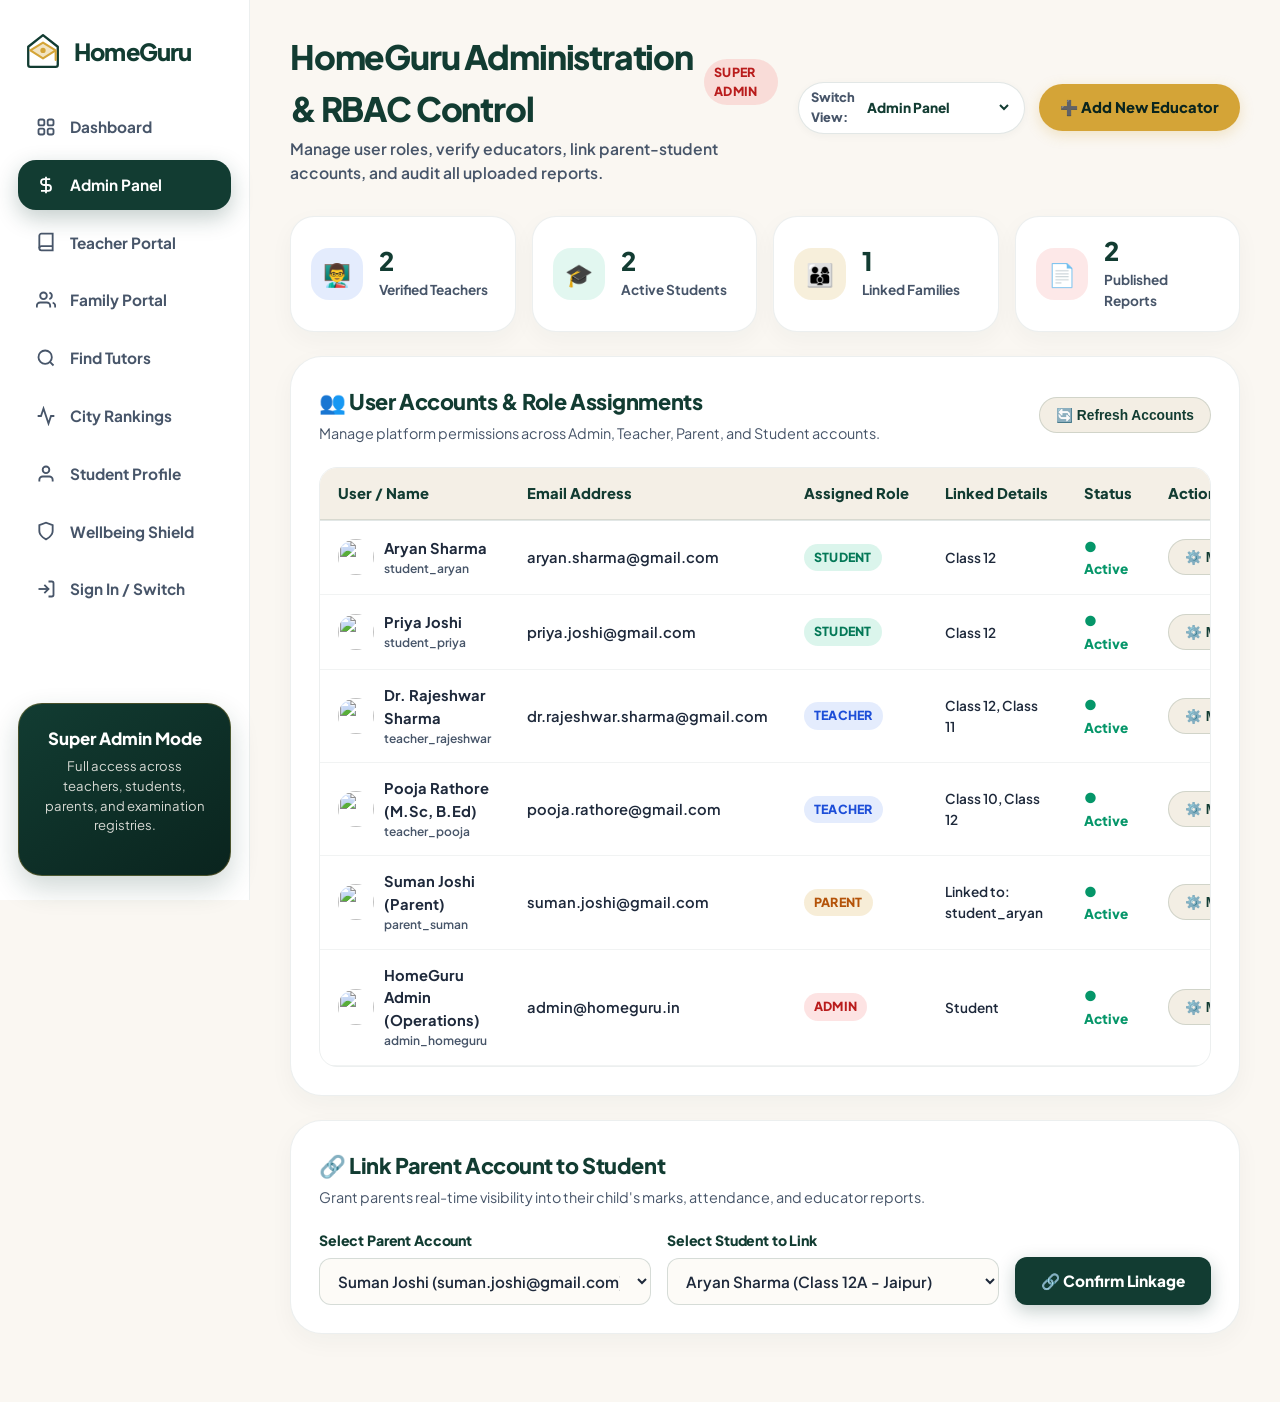
==== admin-panel.html @ ed8df672 "Add Family Communication System, Teacher Portal, Parent Portal, RBAC and Notification Engine" ====
<!DOCTYPE html>
<html lang="en">
<head>
  <meta charset="UTF-8">
  <meta name="viewport" content="width=device-width, initial-scale=1.0">
  <title>Admin Panel &bull; Role-Based Access Control | HomeGuru</title>
  <link rel="stylesheet" href="dashboard.css">
  <link rel="preconnect" href="https://fonts.googleapis.com">
  <link rel="preconnect" href="https://fonts.gstatic.com" crossorigin>
  <link href="https://fonts.googleapis.com/css2?family=Plus+Jakarta+Sans:wght@400;500;600;700;800&family=Inter:wght@400;500;600;700&display=swap" rel="stylesheet">
</head>
<body>

  <div class="app-layout">
    
    <!-- LEFT SIDEBAR -->
    <aside class="app-sidebar">
      <a href="index.html" class="sidebar-logo" aria-label="HomeGuru Dashboard">
        <div class="logo-mark">
          <svg viewBox="0 0 36 36" fill="none" xmlns="http://www.w3.org/2000/svg" class="logo-svg">
            <path d="M18 3L4 14V31C4 32.1 4.9 33 6 33H30C31.1 33 32 32.1 32 31V14L18 3Z" stroke="#123C32" stroke-width="2.2" stroke-linecap="round" stroke-linejoin="round"/>
            <path d="M18 10L6 17.5L18 25L30 17.5L18 10Z" fill="#D4A437" fill-opacity="0.3" stroke="#D4A437" stroke-width="2" stroke-linejoin="round"/>
            <path d="M30 18.5V26.5" stroke="#D4A437" stroke-width="2" stroke-linecap="round"/>
            <circle cx="18" cy="17.5" r="2.5" fill="#D4A437"/>
          </svg>
        </div>
        <span class="logo-brand-text">HomeGuru</span>
      </a>

      <!-- Menu Navigation -->
      <nav class="sidebar-nav">
        <a href="index.html" class="nav-item">
          <svg viewBox="0 0 24 24" fill="none" stroke="currentColor">
            <rect x="3" y="3" width="7" height="7" rx="2"></rect>
            <rect x="14" y="3" width="7" height="7" rx="2"></rect>
            <rect x="14" y="14" width="7" height="7" rx="2"></rect>
            <rect x="3" y="14" width="7" height="7" rx="2"></rect>
          </svg>
          <span>Dashboard</span>
        </a>

        <!-- Admin Panel (Active) -->
        <a href="admin-panel.html" class="nav-item active">
          <svg viewBox="0 0 24 24" fill="none" stroke="currentColor" stroke-width="2.2">
            <path d="M12 2v20M17 5H9.5a3.5 3.5 0 0 0 0 7h5a3.5 3.5 0 0 1 0 7H6"></path>
          </svg>
          <span>Admin Panel</span>
        </a>

        <a href="teacher-portal.html" class="nav-item">
          <svg viewBox="0 0 24 24" fill="none" stroke="currentColor">
            <path d="M4 19.5A2.5 2.5 0 0 1 6.5 17H20"></path>
            <path d="M6.5 2H20v20H6.5A2.5 2.5 0 0 1 4 19.5v-15A2.5 2.5 0 0 1 6.5 2z"></path>
          </svg>
          <span>Teacher Portal</span>
        </a>

        <a href="parent-portal.html" class="nav-item">
          <svg viewBox="0 0 24 24" fill="none" stroke="currentColor">
            <path d="M17 21v-2a4 4 0 0 0-4-4H5a4 4 0 0 0-4 4v2"></path>
            <circle cx="9" cy="7" r="4"></circle>
            <path d="M23 21v-2a4 4 0 0 0-3-3.87"></path>
            <path d="M16 3.13a4 4 0 0 1 0 7.75"></path>
          </svg>
          <span>Family Portal</span>
        </a>

        <a href="search.html" class="nav-item">
          <svg viewBox="0 0 24 24" fill="none" stroke="currentColor">
            <circle cx="11" cy="11" r="8"></circle>
            <line x1="21" y1="21" x2="16.65" y2="16.65"></line>
          </svg>
          <span>Find Tutors</span>
        </a>

        <a href="rankings.html" class="nav-item">
          <svg viewBox="0 0 24 24" fill="none" stroke="currentColor">
            <polyline points="22 12 18 12 15 21 9 3 6 12 2 12"></polyline>
          </svg>
          <span>City Rankings</span>
        </a>

        <a href="profile.html" class="nav-item">
          <svg viewBox="0 0 24 24" fill="none" stroke="currentColor">
            <path d="M20 21v-2a4 4 0 0 0-4-4H8a4 4 0 0 0-4 4v2"></path>
            <circle cx="12" cy="7" r="4"></circle>
          </svg>
          <span>Student Profile</span>
        </a>

        <a href="wellbeing.html" class="nav-item">
          <svg viewBox="0 0 24 24" fill="none" stroke="currentColor">
            <path d="M12 22s8-4 8-10V5l-8-3-8 3v7c0 6 8 10 8 10z"></path>
          </svg>
          <span>Wellbeing Shield</span>
        </a>

        <a href="login.html" class="nav-item">
          <svg viewBox="0 0 24 24" fill="none" stroke="currentColor">
            <path d="M15 3h4a2 2 0 0 1 2 2v14a2 2 0 0 1-2 2h-4"></path>
            <polyline points="10 17 15 12 10 7"></polyline>
            <line x1="15" y1="12" x2="3" y2="12"></line>
          </svg>
          <span>Sign In / Switch</span>
        </a>
      </nav>

      <!-- Sidebar Promo Card -->
      <div class="sidebar-promo-card">
        <h4 class="promo-title">Super Admin Mode</h4>
        <p class="promo-sub">Full access across teachers, students, parents, and examination registries.</p>
      </div>
    </aside>

    <!-- MAIN WORKSPACE -->
    <main class="app-main">
      
      <!-- Top Header -->
      <header class="app-header">
        <div class="header-greeting">
          <h1 style="display:flex; align-items:center; gap:10px;">
            <span>HomeGuru Administration &amp; RBAC Control</span>
            <span class="badge-role-pill badge-role-admin">Super Admin</span>
          </h1>
          <p>Manage user roles, verify educators, link parent-student accounts, and audit all uploaded reports.</p>
        </div>

        <div class="header-actions">
          <!-- Role Switcher -->
          <div class="role-switcher-wrap">
            <span style="font-size:0.8rem; font-weight:800; color:var(--text-muted);">Switch View:</span>
            <select class="role-switcher-select" onchange="window.location.href=this.value">
              <option value="admin-panel.html" selected>Admin Panel</option>
              <option value="teacher-portal.html">Teacher Portal</option>
              <option value="parent-portal.html">Family Portal</option>
              <option value="index.html">Student Dashboard</option>
            </select>
          </div>

          <a href="teacher-setup.html" class="header-tutor-btn">
            <span>➕ Add New Educator</span>
          </a>
        </div>
      </header>

      <!-- Overview Stats -->
      <section class="portal-stats-grid">
        <div class="portal-stat-card">
          <div class="portal-stat-icon-wrap" style="background:rgba(37,99,235,0.12); color:#2563EB;">👨‍🏫</div>
          <div class="portal-stat-info">
            <h3 id="admCountTeachers">2</h3>
            <p>Verified Teachers</p>
          </div>
        </div>
        <div class="portal-stat-card">
          <div class="portal-stat-icon-wrap" style="background:rgba(16,185,129,0.12); color:#059669;">🎓</div>
          <div class="portal-stat-info">
            <h3 id="admCountStudents">2</h3>
            <p>Active Students</p>
          </div>
        </div>
        <div class="portal-stat-card">
          <div class="portal-stat-icon-wrap" style="background:rgba(212,164,55,0.18); color:#B45309;">👨‍👩‍👦</div>
          <div class="portal-stat-info">
            <h3 id="admCountParents">1</h3>
            <p>Linked Families</p>
          </div>
        </div>
        <div class="portal-stat-card">
          <div class="portal-stat-icon-wrap" style="background:rgba(239,68,68,0.12); color:#DC2626;">📄</div>
          <div class="portal-stat-info">
            <h3 id="admCountReports">2</h3>
            <p>Published Reports</p>
          </div>
        </div>
      </section>

      <!-- User & Role Management Table -->
      <section class="portal-panel-card">
        <div class="portal-panel-header">
          <div>
            <h2 class="portal-panel-title">👥 User Accounts &amp; Role Assignments</h2>
            <p class="portal-panel-subtitle">Manage platform permissions across Admin, Teacher, Parent, and Student accounts.</p>
          </div>
          <button class="btn-download-pill" onclick="loadAdminUsers()">🔄 Refresh Accounts</button>
        </div>

        <div class="portal-table-wrap">
          <table class="portal-table">
            <thead>
              <tr>
                <th>User / Name</th>
                <th>Email Address</th>
                <th>Assigned Role</th>
                <th>Linked Details</th>
                <th>Status</th>
                <th>Action</th>
              </tr>
            </thead>
            <tbody id="adminUsersTableBody">
              <!-- Dynamically populated -->
            </tbody>
          </table>
        </div>
      </section>

      <!-- Parent-Student Account Linker Tool -->
      <section class="portal-panel-card">
        <div class="portal-panel-header">
          <div>
            <h2 class="portal-panel-title">🔗 Link Parent Account to Student</h2>
            <p class="portal-panel-subtitle">Grant parents real-time visibility into their child's marks, attendance, and educator reports.</p>
          </div>
        </div>

        <form id="linkParentForm" onsubmit="handleLinkParentSubmit(event)" style="display:flex; gap:16px; flex-wrap:wrap; align-items:flex-end;">
          <div class="form-group-custom" style="flex:1; min-width:220px;">
            <label class="form-label-custom">Select Parent Account</label>
            <select class="form-select-custom" id="linkParentSelect" required>
              <option value="parent_suman">Suman Joshi (suman.joshi@gmail.com)</option>
            </select>
          </div>

          <div class="form-group-custom" style="flex:1; min-width:220px;">
            <label class="form-label-custom">Select Student to Link</label>
            <select class="form-select-custom" id="linkStudentSelect" required>
              <option value="student_aryan">Aryan Sharma (Class 12A - Jaipur)</option>
              <option value="student_priya">Priya Joshi (Class 12B - Jaipur)</option>
            </select>
          </div>

          <button type="submit" class="btn-portal-primary" style="height:48px;">
            <span>🔗 Confirm Linkage</span>
          </button>
        </form>
      </section>

    </main>
  </div>

  <!-- FIREBASE & LOGIC SCRIPTS -->
  <script src="https://www.gstatic.com/firebasejs/10.7.1/firebase-app-compat.js"></script>
  <script src="https://www.gstatic.com/firebasejs/10.7.1/firebase-auth-compat.js"></script>
  <script src="https://www.gstatic.com/firebasejs/10.7.1/firebase-firestore-compat.js"></script>
  <script src="https://www.gstatic.com/firebasejs/10.7.1/firebase-storage-compat.js"></script>
  <script src="firebase-config.js"></script>
  <script src="shared-data.js"></script>

  <script>
    function loadAdminUsers() {
      const tbody = document.getElementById('adminUsersTableBody');
      const users = window.HomeGuruFirebase.getLocalUsers();

      let tCount = 0, sCount = 0, pCount = 0;
      users.forEach(u => {
        if (u.role === 'teacher') tCount++;
        else if (u.role === 'student') sCount++;
        else if (u.role === 'parent') pCount++;
      });

      document.getElementById('admCountTeachers').innerText = tCount;
      document.getElementById('admCountStudents').innerText = sCount;
      document.getElementById('admCountParents').innerText = pCount;

      tbody.innerHTML = users.map(u => `
        <tr>
          <td>
            <div style="display:flex; align-items:center; gap:10px;">
              <img src="${u.avatarUrl || u.avatar || 'https://images.unsplash.com/photo-1534528741775-53994a69daeb?auto=format&fit=crop&w=120&q=80'}" style="width:36px; height:36px; border-radius:50%; object-fit:cover;">
              <div>
                <strong>${u.displayName || u.name}</strong>
                <div style="font-size:0.75rem; color:var(--text-muted);">${u.uid}</div>
              </div>
            </div>
          </td>
          <td>${u.email}</td>
          <td>
            <span class="badge-role-pill badge-role-${u.role}">${u.role.toUpperCase()}</span>
          </td>
          <td style="font-size:0.85rem; color:var(--text-body);">
            ${u.role === 'teacher' ? (u.assignedClasses || ['Class 12']).join(', ') : 
              u.role === 'parent' ? 'Linked to: ' + (u.linkedStudentIds || []).join(', ') : 
              u.grade || 'Student'}
          </td>
          <td>
            <span style="color:#059669; font-weight:800; font-size:0.85rem;">● Active</span>
          </td>
          <td>
            <button class="btn-download-pill" onclick="changeRolePrompt('${u.uid}', '${u.role}')">
              ⚙️ Modify Role
            </button>
          </td>
        </tr>
      `).join('');
    }

    function changeRolePrompt(uid, currentRole) {
      const newRole = prompt(`Modify role for ${uid}:\nEnter: admin, teacher, parent, or student:`, currentRole);
      if (newRole && ['admin', 'teacher', 'parent', 'student'].includes(newRole.toLowerCase().trim())) {
        const users = window.HomeGuruFirebase.getLocalUsers();
        const updated = users.map(u => u.uid === uid ? { ...u, role: newRole.toLowerCase().trim() } : u);
        window.HomeGuruFirebase.saveLocalUsers(updated);
        alert(`✅ User ${uid} updated to role: ${newRole}`);
        loadAdminUsers();
      }
    }

    function handleLinkParentSubmit(e) {
      e.preventDefault();
      const parentUid = document.getElementById('linkParentSelect').value;
      const studentUid = document.getElementById('linkStudentSelect').value;

      const users = window.HomeGuruFirebase.getLocalUsers();
      const updated = users.map(u => {
        if (u.uid === parentUid) {
          const links = u.linkedStudentIds || [];
          if (!links.includes(studentUid)) links.push(studentUid);
          return { ...u, linkedStudentIds: links };
        }
        return u;
      });

      window.HomeGuruFirebase.saveLocalUsers(updated);
      alert(`🎉 Parent successfully linked to student (${studentUid})!`);
      loadAdminUsers();
    }

    document.addEventListener('DOMContentLoaded', () => {
      loadAdminUsers();
    });
  </script>
</body>
</html>
---- dashboard.css ----
/* ==========================================================================
   HomeGuru - Ultra-Clean Modern Minimalist Dashboard (Reference Layout & Fonts)
   Combining:
   - Iconic HomeGuru Brand: House + Graduation Cap Mark & Warm Luxury Palette
   - Brand Colors: Deep Forest Green (#123C32), Warm Ivory Cream (#FAF7F2), Golden Amber (#D4A437)
   - Layout & Spaces: Modern Bento Grid Dashboard, Crisp Left Sidebar, Rounded Cards
   - Fonts: 'Plus Jakarta Sans', 'Inter' (Clean Geometric Sans-Serif)
   ========================================================================== */

@import url('https://fonts.googleapis.com/css2?family=Plus+Jakarta+Sans:wght@400;500;600;700;800&family=Inter:wght@400;500;600;700&display=swap');

:root {
  /* HomeGuru Authentic Color Palette */
  --green-primary: #123C32;
  --green-dark: #0A241E;
  --green-deep: #071915;
  --green-light: #1A5446;
  --green-soft: #236F5D;
  --green-tint: rgba(18, 60, 50, 0.05);
  --green-tint-hover: rgba(18, 60, 50, 0.09);
  --green-border: rgba(18, 60, 50, 0.12);

  --bg-app: #FAF7F2;          /* Warm Ivory / Cream canvas, exactly as on original site */
  --bg-card: #FFFFFF;         /* Crisp White Bento Cards */
  --bg-banner: #F3EEE4;       /* Soft Warm Cream Tint for Secondary Banners */
  --bg-banner-border: rgba(18, 60, 50, 0.08);
  
  --dark-primary: #123C32;
  --dark-card: #123C32;
  --dark-card-lighter: #1A5446;
  --dark-hover: #0A241E;
  
  --text-dark: #123C32;       /* Deep Forest Charcoal */
  --text-body: #1E293B;       /* High-contrast crisp readable charcoal (was #42524A) */
  --text-muted: #475569;      /* Clear high-contrast slate (was #76887F) */
  --text-light: #FAF7F2;
  
  --primary-pill: #123C32;    /* Deep Forest Green Active Pill */
  --primary-pill-text: #FFFFFF;
  
  --gold: #D4A437;            /* HomeGuru Golden Amber */
  --gold-hover: #B88B28;
  --gold-light: #F7EECD;
  --gold-soft: rgba(212, 164, 55, 0.15);
  --gold-border: rgba(212, 164, 55, 0.35);

  --accent-gold: #D4A437;
  --accent-blue: #2563EB;
  --accent-emerald: #10B981;
  --accent-rose: #EF4444;
  
  --border-light: rgba(18, 60, 50, 0.08);
  --border-card: rgba(18, 60, 50, 0.08);
  --shadow-subtle: 0 4px 18px rgba(18, 60, 50, 0.03);
  --shadow-card: 0 8px 24px rgba(18, 60, 50, 0.04);
  --shadow-elevated: 0 16px 40px rgba(18, 60, 50, 0.08);
  
  --radius-sm: 12px;
  --radius-md: 18px;
  --radius-lg: 24px;
  --radius-xl: 32px;
  --radius-full: 9999px;
  
  --font-main: 'Plus Jakarta Sans', 'Inter', -apple-system, BlinkMacSystemFont, "Segoe UI", sans-serif;
}

*, *::before, *::after {
  box-sizing: border-box;
  margin: 0;
  padding: 0;
}

body {
  font-family: var(--font-main);
  background-color: var(--bg-app);
  color: var(--text-dark);
  line-height: 1.55;
  -webkit-font-smoothing: antialiased;
  min-height: 100vh;
}

/* ==========================================================================
   APP SHELL / LAYOUT (SIDEBAR + MAIN WORKSPACE)
   ========================================================================== */

.app-layout {
  display: flex;
  min-height: 100vh;
  width: 100%;
}

/* 1. LEFT SIDEBAR */
.app-sidebar {
  width: 250px;
  background-color: #FFFFFF;
  border-right: 1px solid var(--border-light);
  display: flex;
  flex-direction: column;
  padding: 32px 18px 24px 18px;
  position: sticky;
  top: 0;
  height: 100vh;
  z-index: 100;
  flex-shrink: 0;
}

/* Original HomeGuru Logo: House + Graduation Cap stylized mark */
.sidebar-logo {
  display: flex;
  align-items: center;
  gap: 12px;
  margin-bottom: 32px;
  padding-left: 6px;
  text-decoration: none;
  color: var(--green-primary);
}

.logo-mark {
  width: 38px;
  height: 38px;
  display: flex;
  align-items: center;
  justify-content: center;
  flex-shrink: 0;
}

.logo-mark svg,
.logo-svg {
  width: 100%;
  height: 100%;
  display: block;
}

.logo-brand-text {
  font-size: 1.48rem;
  font-weight: 800;
  letter-spacing: -0.035em;
  color: var(--green-primary);
}

/* Sidebar Nav Menu */
.sidebar-nav {
  display: flex;
  flex-direction: column;
  gap: 8px;
  flex: 1;
}

.nav-item {
  display: flex;
  align-items: center;
  gap: 14px;
  padding: 13px 18px;
  text-decoration: none;
  font-size: 0.96rem;
  font-weight: 700;
  color: #475569;
  border-radius: var(--radius-md);
  transition: all 180ms ease;
}

.nav-item svg {
  width: 20px;
  height: 20px;
  stroke-width: 2.2;
  transition: transform 180ms ease;
}

.nav-item:hover {
  color: var(--text-dark);
  background-color: rgba(18, 60, 50, 0.06);
}

.nav-item:hover svg {
  transform: scale(1.1);
}

/* Active Pill Style (Forest Green Pill with soft shadow) */
.nav-item.active {
  background-color: var(--primary-pill);
  color: #FFFFFF;
  box-shadow: 0 8px 22px rgba(18, 60, 50, 0.25);
}

.nav-item.active svg {
  stroke: #FFFFFF;
}

/* Sidebar Bottom Promo Card */
.sidebar-promo-card {
  background: linear-gradient(145deg, #123C32 0%, #0A241E 100%);
  border-radius: var(--radius-lg);
  padding: 24px 18px;
  color: #FFFFFF;
  text-align: center;
  position: relative;
  overflow: hidden;
  box-shadow: 0 12px 28px rgba(18, 60, 50, 0.2);
  margin-top: auto;
  border: 1px solid rgba(212, 164, 55, 0.3);
}

.promo-illustration {
  width: 52px;
  height: 52px;
  margin: 0 auto 12px auto;
  border-radius: 16px;
  background: rgba(212, 164, 55, 0.18);
  display: flex;
  align-items: center;
  justify-content: center;
  color: var(--gold);
}

.promo-title {
  font-size: 1.05rem;
  font-weight: 800;
  line-height: 1.3;
  margin-bottom: 6px;
  color: #FFFFFF;
}

.promo-sub {
  font-size: 0.82rem;
  color: rgba(250, 247, 242, 0.85);
  margin-bottom: 16px;
  line-height: 1.5;
}

.promo-btn {
  display: block;
  width: 100%;
  padding: 11px 16px;
  background: var(--gold);
  color: #0A241E;
  border-radius: var(--radius-sm);
  font-size: 0.9rem;
  font-weight: 800;
  text-decoration: none;
  transition: all 180ms ease;
  box-shadow: 0 4px 14px rgba(212, 164, 55, 0.28);
  border: none;
}

.promo-btn:hover {
  background: #E2B245;
  transform: translateY(-1px);
}

/* ==========================================================================
   2. MAIN WORKSPACE AREA & HEADER
   ========================================================================== */

.app-main {
  flex: 1;
  display: flex;
  flex-direction: column;
  padding: 30px 40px 44px 40px;
  overflow-y: auto;
  min-width: 0;
}

/* Top Header Bar */
.app-header {
  display: flex;
  align-items: center;
  justify-content: space-between;
  margin-bottom: 30px;
  gap: 20px;
}

.header-greeting h1 {
  font-size: 2.1rem;
  font-weight: 800;
  letter-spacing: -0.035em;
  color: var(--text-dark);
}

.header-greeting p {
  font-size: 0.98rem;
  color: var(--text-muted);
  font-weight: 600;
  margin-top: 3px;
}

.header-actions {
  display: flex;
  align-items: center;
  gap: 14px;
}

/* Search Pill Input (Matching Reference Screenshot) */
.search-pill-wrapper {
  position: relative;
  width: 290px;
}

.search-pill-icon {
  position: absolute;
  left: 18px;
  top: 50%;
  transform: translateY(-50%);
  color: #64748B;
  pointer-events: none;
}

.search-pill-input {
  width: 100%;
  padding: 12px 20px 12px 48px;
  background-color: #FFFFFF;
  border: 1.5px solid var(--border-light);
  border-radius: var(--radius-full);
  font-family: inherit;
  font-size: 0.92rem;
  font-weight: 600;
  color: var(--text-dark);
  box-shadow: 0 2px 10px rgba(0, 0, 0, 0.03);
  outline: none;
  transition: all 180ms ease;
}

.search-pill-input:focus {
  border-color: var(--green-primary);
  box-shadow: 0 4px 18px rgba(18, 60, 50, 0.12);
  width: 320px;
}

/* Notification & Pill Buttons */
.icon-pill-btn {
  width: 46px;
  height: 46px;
  border-radius: var(--radius-md);
  background-color: #FFFFFF;
  border: 1px solid var(--border-light);
  display: flex;
  align-items: center;
  justify-content: center;
  color: var(--text-dark);
  cursor: pointer;
  box-shadow: 0 2px 8px rgba(0, 0, 0, 0.02);
  transition: all 180ms ease;
  position: relative;
}

.icon-pill-btn:hover {
  background-color: #F8F9FD;
  transform: translateY(-1px);
}

.badge-dot {
  position: absolute;
  top: 10px;
  right: 10px;
  width: 7px;
  height: 7px;
  background-color: #EF4444;
  border-radius: 50%;
  border: 1.5px solid #FFFFFF;
}

/* User Avatar Pill */
.user-avatar-pill {
  width: 46px;
  height: 46px;
  border-radius: 50%;
  object-fit: cover;
  border: 2px solid #FFFFFF;
  box-shadow: 0 4px 14px rgba(0, 0, 0, 0.08);
  cursor: pointer;
  transition: transform 180ms ease, box-shadow 180ms ease;
}

.user-avatar-pill:hover {
  transform: scale(1.05);
  box-shadow: 0 6px 18px rgba(18, 60, 50, 0.2);
}

.header-auth-btn {
  display: inline-flex;
  align-items: center;
  gap: 8px;
  padding: 10px 18px;
  background: rgba(18, 60, 50, 0.06);
  color: var(--green-primary);
  border-radius: var(--radius-full);
  border: 1.5px solid rgba(18, 60, 50, 0.14);
  font-size: 0.9rem;
  font-weight: 700;
  text-decoration: none;
  transition: all 180ms ease;
  cursor: pointer;
}

.header-auth-btn:hover {
  background: var(--green-primary);
  color: #FFFFFF;
  border-color: var(--green-primary);
  transform: translateY(-1px);
  box-shadow: 0 4px 14px rgba(18, 60, 50, 0.18);
}

/* Setup Tutor ID Top-Right Corner Button */
.header-tutor-btn {
  display: inline-flex;
  align-items: center;
  gap: 8px;
  padding: 11px 20px;
  background: var(--gold);
  color: #0A241E;
  border-radius: var(--radius-full);
  font-size: 0.92rem;
  font-weight: 800;
  text-decoration: none;
  border: 1px solid rgba(212, 164, 55, 0.4);
  box-shadow: 0 4px 14px rgba(212, 164, 55, 0.25);
  transition: all 180ms ease;
  white-space: nowrap;
}

.header-tutor-btn:hover {
  background: #E2B245;
  color: #000000;
  transform: translateY(-2px);
  box-shadow: 0 8px 22px rgba(212, 164, 55, 0.38);
}

/* ==========================================================================
   3. BENTO GRID LAYOUT (Exact 3-Section Proportions from Reference)
   ========================================================================== */

.bento-grid {
  display: grid;
  grid-template-columns: 1fr 350px;
  gap: 26px;
}

.bento-left-column {
  display: flex;
  flex-direction: column;
  gap: 26px;
}

.bento-right-column {
  display: flex;
  flex-direction: column;
  gap: 26px;
}

/* Interactive SVG Animations & Visual Styles */
@keyframes drawPath {
  0% { stroke-dashoffset: 600; }
  100% { stroke-dashoffset: 0; }
}

@keyframes spinDonut {
  from { stroke-dashoffset: 238; }
}

@keyframes fillRadialRing {
  from { stroke-dashoffset: 106.8; }
}

@keyframes floatBob {
  0%, 100% { transform: translateY(0px) rotate(0deg); }
  50% { transform: translateY(-7px) rotate(1.5deg); }
}

@keyframes starTwinkle {
  0%, 100% { transform: scale(1); opacity: 0.85; }
  50% { transform: scale(1.25); opacity: 1; filter: drop-shadow(0 0 8px rgba(212, 164, 55, 0.8)); }
}

@keyframes waveHand {
  0% { transform: rotate(0deg); }
  20% { transform: rotate(14deg); }
  40% { transform: rotate(-8deg); }
  60% { transform: rotate(14deg); }
  80% { transform: rotate(-4deg); }
  100% { transform: rotate(0deg); }
}

@keyframes liveRadarPulse {
  0% { box-shadow: 0 0 0 0 rgba(16, 185, 129, 0.7); }
  70% { box-shadow: 0 0 0 8px rgba(16, 185, 129, 0); }
  100% { box-shadow: 0 0 0 0 rgba(16, 185, 129, 0); }
}

.animated-wave-hand {
  display: inline-block;
  transform-origin: 70% 70%;
  animation: waveHand 2.4s infinite ease-in-out;
}

.radar-live-dot {
  width: 8px;
  height: 8px;
  background-color: #10B981;
  border-radius: 50%;
  display: inline-block;
  animation: liveRadarPulse 1.8s infinite;
  margin-right: 6px;
}

/* SVG Radial Rings for Top Tutors */
.radial-ring-svg {
  width: 44px;
  height: 44px;
  transform: rotate(-90deg);
  overflow: visible;
  flex-shrink: 0;
  transition: transform 220ms ease;
}

.radial-ring-bg {
  stroke: #E8E3D7;
  stroke-width: 3.8;
  fill: none;
}

.radial-ring-fill {
  stroke: url(#radialGradGold);
  stroke-width: 4;
  stroke-linecap: round;
  fill: none;
  stroke-dasharray: 106.8;
  stroke-dashoffset: 106.8;
  animation: fillRadialRing 1.4s cubic-bezier(0.16, 1, 0.3, 1) forwards;
  transition: stroke-dashoffset 600ms ease;
}

.radial-ring-text {
  font-size: 0.74rem;
  font-weight: 800;
  fill: var(--green-primary);
  transform: rotate(90deg);
  transform-origin: 22px 22px;
}

.activity-item {
  transition: transform 200ms ease, background 200ms ease;
  padding: 8px 10px;
  border-radius: 12px;
}

.activity-item:hover {
  background: rgba(18, 60, 50, 0.03);
  transform: translateX(4px);
}

.activity-item:hover .radial-ring-svg {
  transform: rotate(-90deg) scale(1.12);
  filter: drop-shadow(0 4px 10px rgba(212, 164, 55, 0.35));
}

/* Hero SVG Illustration */
.hero-svg-illustration {
  width: 175px;
  height: 145px;
  overflow: visible;
  filter: drop-shadow(0 14px 28px rgba(18, 60, 50, 0.12));
  transition: transform 300ms ease;
}

.bento-hero-banner:hover .hero-svg-illustration {
  transform: scale(1.06) translateY(-4px);
}

.floating-cap-svg {
  animation: floatBob 3.5s ease-in-out infinite;
  transform-origin: center;
}

.floating-star-svg {
  animation: starTwinkle 2.5s ease-in-out infinite;
  transform-origin: center;
}

.chart-curve-animated {
  stroke-dasharray: 600;
  stroke-dashoffset: 600;
  animation: drawPath 1.6s cubic-bezier(0.16, 1, 0.3, 1) forwards;
}

.chart-point {
  cursor: pointer;
  transition: all 200ms ease;
}

.chart-point:hover {
  r: 7;
  filter: drop-shadow(0 0 6px rgba(18, 60, 50, 0.5));
}

.chart-month-btn {
  padding: 3px 8px;
  border-radius: 6px;
  cursor: pointer;
  transition: all 180ms ease;
  font-weight: 600;
  color: var(--text-muted);
}

.chart-month-btn:hover {
  background: rgba(18, 60, 50, 0.08);
  color: var(--green-primary);
}

.chart-month-btn.active {
  background: var(--green-primary);
  color: #FFFFFF;
}

.donut-circle-animated {
  animation: spinDonut 1.5s cubic-bezier(0.16, 1, 0.3, 1) forwards;
}

.breakdown-row {
  cursor: pointer;
  padding: 8px 12px;
  border-radius: 10px;
  transition: all 180ms ease;
}

.breakdown-row:hover {
  background: rgba(18, 60, 50, 0.05);
  transform: translateX(4px);
}
.bento-hero-banner {
  background: linear-gradient(135deg, #EEF3F8 0%, #E3EBF5 100%);
  border-radius: var(--radius-xl);
  padding: 34px 38px;
  position: relative;
  overflow: hidden;
  box-shadow: var(--shadow-subtle);
  display: flex;
  align-items: center;
  justify-content: space-between;
  border: 1px solid var(--bg-banner-border);
}

.hero-banner-content {
  max-width: 410px;
  z-index: 2;
}

.hero-banner-tag {
  display: inline-flex;
  align-items: center;
  gap: 6px;
  font-size: 0.82rem;
  font-weight: 800;
  text-transform: uppercase;
  letter-spacing: 0.08em;
  color: var(--green-primary);
  background: rgba(212, 164, 55, 0.22);
  padding: 5px 14px;
  border-radius: var(--radius-full);
  border: 1px solid rgba(212, 164, 55, 0.45);
  margin-bottom: 12px;
}

.hero-banner-title {
  font-size: 2.15rem;
  font-weight: 800;
  line-height: 1.25;
  letter-spacing: -0.03em;
  color: var(--text-dark);
  margin-bottom: 12px;
}

.hero-banner-sub {
  font-size: 1.02rem;
  color: #334155;
  line-height: 1.6;
  margin-bottom: 22px;
}

.hero-banner-cta {
  display: inline-flex;
  align-items: center;
  gap: 10px;
  background-color: var(--primary-pill);
  color: #FFFFFF;
  padding: 13px 28px;
  border-radius: var(--radius-full);
  font-size: 0.96rem;
  font-weight: 800;
  text-decoration: none;
  box-shadow: 0 8px 22px rgba(18, 60, 50, 0.25);
  transition: all 180ms ease;
}

.hero-banner-cta:hover {
  background-color: var(--green-light);
  transform: translateY(-2px);
  box-shadow: 0 10px 26px rgba(18, 60, 50, 0.35);
}

.hero-banner-graphic {
  position: relative;
  width: 170px;
  height: 130px;
  display: flex;
  align-items: center;
  justify-content: center;
}

.hero-3d-avatar {
  width: 115px;
  height: 115px;
  border-radius: 50%;
  object-fit: cover;
  border: 4px solid #FFFFFF;
  box-shadow: 0 12px 30px rgba(0, 0, 0, 0.12);
}

.bento-lower-row {
  display: grid;
  grid-template-columns: 1.05fr 1fr;
  gap: 26px;
}

.dashboard-card {
  background-color: var(--bg-card);
  border-radius: var(--radius-lg);
  padding: 28px 26px;
  box-shadow: var(--shadow-card);
  border: 1px solid var(--border-card);
  display: flex;
  flex-direction: column;
}

.card-header-row {
  display: flex;
  align-items: center;
  justify-content: space-between;
  margin-bottom: 22px;
}

.card-header-title {
  font-size: 1.25rem;
  font-weight: 800;
  letter-spacing: -0.025em;
  color: var(--text-dark);
}

.card-header-link {
  font-size: 0.9rem;
  font-weight: 700;
  color: #2563EB;
  text-decoration: none;
}

/* Activities List */
.activity-list {
  display: flex;
  flex-direction: column;
  gap: 16px;
}

.activity-item {
  display: flex;
  align-items: center;
  justify-content: space-between;
  padding: 10px 12px 14px 12px;
  border-bottom: 1px solid rgba(18, 60, 50, 0.06);
}

.activity-item:last-child {
  padding-bottom: 6px;
  border-bottom: none;
}

.activity-info {
  display: flex;
  align-items: center;
  gap: 14px;
}

.activity-avatar {
  width: 48px;
  height: 48px;
  border-radius: 14px;
  object-fit: cover;
  border: 2px solid #FFFFFF;
  box-shadow: 0 4px 10px rgba(0, 0, 0, 0.08);
}

.activity-name {
  font-size: 1.08rem;
  font-weight: 800;
  color: var(--text-dark);
  line-height: 1.3;
}

.activity-meta {
  font-size: 0.88rem;
  color: #475569;
  font-weight: 600;
  margin-top: 3px;
}

.circular-progress-pill {
  width: 46px;
  height: 46px;
  border-radius: 50%;
  border: 3.5px solid #191B1F;
  display: flex;
  align-items: center;
  justify-content: center;
  font-size: 0.85rem;
  font-weight: 800;
  color: var(--text-dark);
  background-color: #FAFAFC;
}

/* Dark Tutor Pass Card (Exact style from reference screenshot) */
.dark-pass-stack {
  display: flex;
  flex-direction: column;
  gap: 18px;
}

.dark-pass-card {
  background: linear-gradient(135deg, #1A443A 0%, #0D2620 100%);
  border-radius: var(--radius-md);
  padding: 24px 26px;
  color: #FFFFFF;
  position: relative;
  overflow: hidden;
  box-shadow: 0 10px 25px rgba(18, 60, 50, 0.2);
  border: 1px solid rgba(255, 255, 255, 0.08);
}

.dark-pass-card::after {
  content: '';
  position: absolute;
  top: -40px;
  right: -40px;
  width: 140px;
  height: 140px;
  background: radial-gradient(circle, rgba(212, 164, 55, 0.15) 0%, transparent 70%);
  border-radius: 50%;
  pointer-events: none;
}

.pass-card-top {
  display: flex;
  justify-content: space-between;
  align-items: flex-start;
  margin-bottom: 12px;
}

.pass-card-label {
  font-size: 0.82rem;
  color: #CBD5E1;
  text-transform: uppercase;
  letter-spacing: 0.08em;
  font-weight: 800;
}

.pass-card-balance {
  font-size: 2.1rem;
  font-weight: 800;
  letter-spacing: -0.03em;
  color: #FFFFFF;
  margin-top: 4px;
}

.pass-card-number {
  font-family: monospace;
  font-size: 0.95rem;
  color: #CBD5E1;
  letter-spacing: 0.12em;
  margin-top: 10px;
  font-weight: 700;
}

.pass-card-bottom {
  display: flex;
  align-items: center;
  justify-content: space-between;
  margin-top: 16px;
  padding-top: 12px;
  border-top: 1px solid rgba(255, 255, 255, 0.12);
}

.pass-card-badge {
  font-size: 0.8rem;
  color: #34D399;
  font-weight: 800;
  background: rgba(52, 211, 153, 0.18);
  padding: 4px 10px;
  border-radius: 6px;
  border: 1px solid rgba(52, 211, 153, 0.3);
}

/* Right Rail: Reports Spline Chart & Donut Card */
.reports-card {
  background-color: var(--bg-card);
  border-radius: var(--radius-lg);
  padding: 28px 26px;
  box-shadow: var(--shadow-card);
  border: 1px solid var(--border-card);
}

.reports-select {
  padding: 7px 14px;
  border-radius: var(--radius-full);
  border: 1px solid var(--border-light);
  background: #F8F9FC;
  font-size: 0.84rem;
  font-weight: 700;
  color: var(--text-dark);
  cursor: pointer;
  outline: none;
}

.chart-container {
  margin: 20px 0 10px 0;
  position: relative;
}

.chart-svg {
  width: 100%;
  height: 120px;
  overflow: visible;
}

.chart-tooltip-badge {
  position: absolute;
  top: 10px;
  right: 40px;
  background: var(--green-primary);
  color: #FFFFFF;
  padding: 6px 12px;
  border-radius: 8px;
  font-size: 0.85rem;
  font-weight: 800;
  box-shadow: 0 4px 14px rgba(18, 60, 50, 0.25);
}

.chart-months-row {
  display: flex;
  justify-content: space-between;
  font-size: 0.84rem;
  color: var(--text-muted);
  font-weight: 700;
  margin-top: 10px;
  padding: 0 6px;
}

.chart-month-active {
  background: var(--green-primary);
  color: #FFFFFF;
  padding: 3px 9px;
  border-radius: 6px;
}

.donut-card {
  background-color: var(--bg-card);
  border-radius: var(--radius-lg);
  padding: 28px 26px;
  box-shadow: var(--shadow-card);
  border: 1px solid var(--border-card);
}

.donut-graphic-wrap {
  display: flex;
  align-items: center;
  justify-content: center;
  margin: 12px 0 22px 0;
}

.donut-circle-svg {
  width: 130px;
  height: 130px;
}

.donut-percentage-text {
  font-size: 1.85rem;
  font-weight: 800;
  fill: var(--green-primary);
}

.breakdown-list {
  display: flex;
  flex-direction: column;
  gap: 12px;
}

.breakdown-row {
  display: flex;
  align-items: center;
  justify-content: space-between;
  font-size: 0.94rem;
}

.breakdown-label {
  display: flex;
  align-items: center;
  gap: 10px;
  color: var(--text-body);
  font-weight: 700;
}

.breakdown-dot {
  width: 9px;
  height: 9px;
  border-radius: 50%;
}

.breakdown-val {
  font-weight: 800;
  font-size: 1.02rem;
  color: var(--text-dark);
}

/* ==========================================================================
   4. STUDENT PROFILE & HIRED TEACHERS / + BOXES
   ========================================================================== */

/* Clean Modern Student Hero Card (Matching reference theme) */
.student-hero-banner {
  background: linear-gradient(135deg, #1C1E23 0%, #111317 100%);
  border-radius: var(--radius-xl);
  padding: 32px 36px;
  color: #FFFFFF;
  margin-bottom: 28px;
  display: flex;
  justify-content: space-between;
  align-items: center;
  box-shadow: var(--shadow-card);
  border: 1px solid rgba(255, 255, 255, 0.08);
}

.student-info-flex {
  display: flex;
  align-items: center;
  gap: 24px;
}

.student-large-avatar {
  width: 88px;
  height: 88px;
  border-radius: var(--radius-md);
  object-fit: cover;
  border: 3px solid #FFFFFF;
  box-shadow: 0 8px 24px rgba(0, 0, 0, 0.25);
}

.student-name-title {
  font-size: 1.85rem;
  font-weight: 800;
  letter-spacing: -0.035em;
  color: #FFFFFF;
  margin-bottom: 6px;
}

.student-meta-sub {
  font-size: 0.95rem;
  color: #CBD5E1;
  font-weight: 600;
}

.student-stat-pill-group {
  display: flex;
  gap: 12px;
  margin-top: 14px;
  flex-wrap: wrap;
}

.student-stat-pill {
  background: rgba(255, 255, 255, 0.12);
  padding: 6px 16px;
  border-radius: var(--radius-full);
  font-size: 0.85rem;
  font-weight: 800;
  color: #F8FAFC;
  border: 1px solid rgba(255, 255, 255, 0.2);
}

/* Hired Teachers & Add Teacher + Boxes Grid */
.hired-teachers-grid {
  display: grid;
  grid-template-columns: repeat(auto-fill, minmax(310px, 1fr));
  gap: 22px;
  margin-top: 18px;
}

/* Card for Hired Teacher */
.hired-teacher-card {
  background: #FFFFFF;
  border-radius: var(--radius-lg);
  padding: 26px;
  border: 1.5px solid var(--border-card);
  box-shadow: var(--shadow-card);
  display: flex;
  flex-direction: column;
  transition: all 200ms ease;
  position: relative;
}

.hired-teacher-card:hover {
  transform: translateY(-4px);
  box-shadow: var(--shadow-elevated);
}

.hired-badge-active {
  display: inline-flex;
  align-items: center;
  gap: 5px;
  background: rgba(16, 185, 129, 0.14);
  color: #065F46;
  font-size: 0.82rem;
  font-weight: 800;
  padding: 4px 10px;
  border-radius: 6px;
  margin-bottom: 12px;
}

.btn-visit-teacher {
  display: flex;
  align-items: center;
  justify-content: center;
  gap: 8px;
  width: 100%;
  padding: 14px;
  background-color: var(--green-primary);
  color: #FFFFFF;
  font-size: 0.94rem;
  font-weight: 800;
  border-radius: var(--radius-sm);
  text-decoration: none;
  margin-top: auto;
  transition: all 180ms ease;
  border: none;
  cursor: pointer;
  box-shadow: 0 4px 14px rgba(18, 60, 50, 0.2);
}

.btn-visit-teacher:hover {
  background-color: var(--green-light);
  transform: translateY(-1px);
  box-shadow: 0 6px 18px rgba(18, 60, 50, 0.28);
}

/* Unhired Subject + Box (Dashed invitation box with gold accent) */
.add-teacher-box {
  background: #FFFFFF;
  border: 2px dashed rgba(212, 164, 55, 0.45);
  border-radius: var(--radius-lg);
  padding: 26px 20px;
  display: flex;
  flex-direction: column;
  align-items: center;
  justify-content: center;
  text-align: center;
  text-decoration: none;
  color: var(--text-dark);
  transition: all 220ms ease;
  cursor: pointer;
  min-height: 230px;
  box-shadow: var(--shadow-subtle);
}

.add-teacher-box:hover {
  background: #FFFFFF;
  border-color: var(--gold);
  transform: translateY(-4px);
  box-shadow: 0 14px 32px rgba(212, 164, 55, 0.16);
}

.plus-icon-circle {
  width: 52px;
  height: 52px;
  border-radius: 50%;
  background: var(--gold-soft);
  color: var(--gold-hover);
  display: flex;
  align-items: center;
  justify-content: center;
  font-size: 1.8rem;
  font-weight: 900;
  margin-bottom: 12px;
  border: 1.5px solid var(--gold-border);
  transition: transform 220ms ease, background 220ms ease, color 220ms ease;
}

.add-teacher-box:hover .plus-icon-circle {
  transform: scale(1.15) rotate(90deg);
  background: var(--gold);
  color: #FFFFFF;
  border-color: var(--gold);
}

.add-teacher-title {
  font-size: 0.95rem;
  font-weight: 800;
  color: var(--text-dark);
  margin-bottom: 4px;
}

.add-teacher-sub {
  font-size: 0.75rem;
  color: var(--text-muted);
}

/* ==========================================================================
   5. CITY RANKINGS & FILTER STYLES
   ========================================================================== */

.city-switcher-row {
  display: flex;
  align-items: center;
  gap: 10px;
  margin-bottom: 24px;
  flex-wrap: wrap;
}

.city-pill-btn {
  padding: 9px 18px;
  border-radius: var(--radius-full);
  background: #FFFFFF;
  border: 1px solid var(--border-light);
  font-size: 0.85rem;
  font-weight: 700;
  color: var(--text-body);
  cursor: pointer;
  transition: all 180ms ease;
}

.city-pill-btn:hover {
  background: #F8F9FD;
  color: var(--text-dark);
}

.city-pill-btn.active {
  background: #191B1F;
  color: #FFFFFF;
  border-color: #191B1F;
  box-shadow: 0 6px 16px rgba(25, 27, 31, 0.2);
}

.podium-grid {
  display: grid;
  grid-template-columns: 1fr 1.1fr 1fr;
  gap: 20px;
  align-items: end;
  margin-bottom: 32px;
}

.podium-card {
  background: #FFFFFF;
  border-radius: var(--radius-lg);
  padding: 24px 20px;
  border: 1px solid var(--border-card);
  box-shadow: var(--shadow-card);
  text-align: center;
  position: relative;
  transition: all 200ms ease;
}

.podium-card.rank-1 {
  background: #FFFFFF;
  border: 2px solid #191B1F;
  transform: translateY(-12px);
  box-shadow: 0 16px 36px rgba(0, 0, 0, 0.08);
}

.podium-crown {
  font-size: 1.8rem;
  position: absolute;
  top: -18px;
  left: 50%;
  transform: translateX(-50%);
}

.podium-avatar {
  width: 68px;
  height: 68px;
  border-radius: 50%;
  object-fit: cover;
  margin: 8px auto 10px auto;
  border: 3px solid #FFFFFF;
  box-shadow: 0 6px 16px rgba(0, 0, 0, 0.1);
}

.podium-score {
  font-size: 1.35rem;
  font-weight: 800;
  color: var(--text-dark);
}

/* Search Page Layout */
.search-page-layout {
  display: grid;
  grid-template-columns: 310px 1fr;
  gap: 32px;
  align-items: start;
}

.filter-sidebar-card {
  background: #FFFFFF;
  border-radius: var(--radius-xl);
  padding: 30px 24px;
  border: 1px solid var(--border-card);
  box-shadow: var(--shadow-card);
  position: sticky;
  top: 24px;
}

.filter-group {
  margin-bottom: 24px;
  padding-bottom: 20px;
  border-bottom: 1px solid rgba(18, 60, 50, 0.08);
}

.filter-group:last-child {
  margin-bottom: 0;
  padding-bottom: 0;
  border-bottom: none;
}

.filter-title {
  font-size: 0.92rem;
  font-weight: 800;
  color: var(--green-primary);
  text-transform: uppercase;
  letter-spacing: 0.06em;
  margin-bottom: 14px;
}

.filter-select {
  width: 100%;
  padding: 13px 14px;
  border-radius: var(--radius-sm);
  border: 1.5px solid var(--border-light);
  background-color: #FAF7F2;
  font-family: inherit;
  font-size: 0.94rem;
  font-weight: 600;
  color: #1E293B;
  outline: none;
  transition: border-color 180ms ease, box-shadow 180ms ease;
}

.filter-select:focus {
  border-color: var(--green-primary);
  box-shadow: 0 0 0 3px rgba(18, 60, 50, 0.1);
}

.filter-checkbox-label {
  display: flex;
  align-items: center;
  gap: 12px;
  font-size: 0.92rem;
  font-weight: 700;
  color: #1E293B;
  margin-bottom: 14px;
  cursor: pointer;
}

.filter-checkbox-label input {
  accent-color: var(--green-primary);
  width: 20px;
  height: 20px;
  border-radius: 5px;
}

/* Tutor Bento Grid & Spacious Cards */
.tutor-bento-grid {
  display: grid;
  grid-template-columns: repeat(auto-fit, minmax(460px, 1fr));
  gap: 28px;
  align-items: stretch;
  width: 100%;
}

.tutor-profile-card {
  background: #FFFFFF;
  border-radius: 26px;
  padding: 34px 32px;
  border: 1.5px solid rgba(18, 60, 50, 0.1);
  box-shadow: 0 10px 30px rgba(18, 60, 50, 0.05);
  display: flex;
  flex-direction: column;
  transition: all 240ms ease;
  position: relative;
}

.tutor-profile-card:hover {
  transform: translateY(-5px);
  box-shadow: 0 20px 48px rgba(18, 60, 50, 0.1);
  border-color: rgba(212, 164, 55, 0.5);
}

/* Tutor Card Header Bar: Badge on Left, Rate on Right */
.tutor-card-header-bar {
  display: flex;
  justify-content: space-between;
  align-items: center;
  margin-bottom: 20px;
  gap: 14px;
}

.city-rank-pill {
  display: inline-flex;
  align-items: center;
  gap: 6px;
  background: #FEF3C7;
  color: #92400E;
  font-size: 0.88rem;
  font-weight: 800;
  padding: 6px 14px;
  border-radius: var(--radius-full);
  border: 1px solid #FCD34D;
  box-shadow: 0 2px 6px rgba(212, 164, 55, 0.15);
}

.tutor-rate-badge {
  display: inline-flex;
  align-items: baseline;
  gap: 3px;
  background: rgba(18, 60, 50, 0.05);
  padding: 6px 14px;
  border-radius: var(--radius-md);
  border: 1px solid rgba(18, 60, 50, 0.1);
}

.rate-currency {
  font-size: 1.2rem;
  font-weight: 800;
  color: var(--green-primary);
}

.rate-number {
  font-size: 1.85rem;
  font-weight: 800;
  color: var(--green-primary);
  line-height: 1;
}

.rate-period {
  font-size: 0.88rem;
  font-weight: 700;
  color: var(--text-muted);
}

.tutor-card-top {
  display: flex;
  align-items: flex-start;
  gap: 20px;
  margin-bottom: 20px;
}

.tutor-img-wrap {
  position: relative;
  flex-shrink: 0;
}

.tutor-avatar-img {
  width: 86px;
  height: 86px;
  border-radius: 22px;
  object-fit: cover;
  border: 3px solid var(--gold);
  box-shadow: 0 8px 22px rgba(18, 60, 50, 0.15);
}

.verified-seal {
  position: absolute;
  bottom: -3px;
  right: -3px;
  width: 26px;
  height: 26px;
  background: #10B981;
  color: #FFFFFF;
  border-radius: 50%;
  display: flex;
  align-items: center;
  justify-content: center;
  font-size: 0.85rem;
  font-weight: 900;
  border: 2.5px solid #FFFFFF;
  box-shadow: 0 3px 8px rgba(0, 0, 0, 0.2);
}

.tutor-card-name {
  font-size: 1.45rem;
  font-weight: 800;
  color: var(--green-primary);
  margin-bottom: 6px;
  letter-spacing: -0.025em;
  line-height: 1.25;
}

.tutor-card-subject {
  font-size: 0.96rem;
  color: #334155;
  font-weight: 600;
  line-height: 1.45;
}

.tutor-tag-row {
  display: flex;
  flex-wrap: wrap;
  gap: 8px;
  margin: 14px 0 18px 0;
}

.tutor-tag-pill {
  background: #F1F5F9;
  color: #1E293B;
  font-size: 0.84rem;
  font-weight: 700;
  padding: 6px 14px;
  border-radius: 10px;
  border: 1px solid #CBD5E1;
}

.tutor-tag-pill.wellbeing {
  background: #D1FAE5;
  color: #065F46;
  border-color: #A7F3D0;
  font-weight: 800;
}

/* 4-Factor City Score Box - Redesigned for Maximum Readability */
.tutor-formula-metrics {
  background: #FAF7F2;
  border: 1.5px solid rgba(18, 60, 50, 0.14);
  border-radius: 20px;
  padding: 20px 22px;
  margin-bottom: 22px;
  box-shadow: 0 4px 16px rgba(18, 60, 50, 0.04);
}

.formula-metrics-header {
  display: flex;
  justify-content: space-between;
  align-items: center;
  margin-bottom: 16px;
  padding-bottom: 12px;
  border-bottom: 1.5px solid rgba(18, 60, 50, 0.08);
}

.formula-title-group {
  display: flex;
  align-items: center;
  gap: 8px;
}

.formula-metrics-icon {
  font-size: 1.15rem;
}

.formula-metrics-title {
  font-size: 0.88rem;
  font-weight: 800;
  text-transform: uppercase;
  letter-spacing: 0.06em;
  color: var(--green-primary);
}

.formula-metrics-score {
  font-size: 0.88rem;
  font-weight: 700;
  color: #FFFFFF;
  background: var(--green-primary);
  padding: 4px 14px;
  border-radius: var(--radius-full);
  box-shadow: 0 2px 8px rgba(18, 60, 50, 0.2);
}

.formula-metrics-grid {
  display: grid;
  grid-template-columns: repeat(4, 1fr);
  gap: 12px;
}

.formula-metric-item {
  background: #FFFFFF;
  border: 1px solid rgba(18, 60, 50, 0.1);
  border-radius: 14px;
  padding: 14px 10px;
  text-align: center;
  display: flex;
  flex-direction: column;
  gap: 4px;
  box-shadow: 0 2px 8px rgba(0, 0, 0, 0.03);
  transition: transform 180ms ease, box-shadow 180ms ease;
}

.formula-metric-item:hover {
  transform: translateY(-2px);
  box-shadow: 0 6px 14px rgba(0, 0, 0, 0.07);
}

.metric-factor-name {
  font-size: 0.82rem;
  color: var(--text-muted);
  font-weight: 800;
  text-transform: uppercase;
  letter-spacing: 0.04em;
}

.metric-factor-val {
  font-size: 1.35rem;
  font-weight: 900;
  line-height: 1.2;
}

.val-green { color: #123C32; }
.val-blue { color: #1D4ED8; }
.val-purple { color: #7C3AED; }
.val-gold { color: #B45309; }

.metric-factor-sub {
  font-size: 0.74rem;
  color: #64748B;
  font-weight: 600;
}

/* Philosophy Quote */
.tutor-quote-box {
  background: #F8F5EE;
  border-left: 4.5px solid var(--gold);
  border-radius: 14px;
  padding: 16px 20px;
  margin-bottom: 20px;
  font-size: 0.98rem;
  line-height: 1.6;
  color: #1E293B;
  display: flex;
  gap: 10px;
  align-items: flex-start;
}

.quote-mark {
  font-size: 1.6rem;
  line-height: 1;
  color: var(--gold);
  font-family: Georgia, serif;
  font-weight: 800;
}

.quote-text {
  font-style: italic;
  font-weight: 500;
}

/* Location */
.tutor-location-info {
  font-size: 0.94rem;
  color: #1E293B;
  margin-bottom: 24px;
  display: flex;
  align-items: center;
  gap: 8px;
  line-height: 1.5;
}

.location-pin-icon {
  color: var(--gold-hover);
  flex-shrink: 0;
}

.city-badge {
  color: var(--green-primary);
  font-weight: 700;
}

/* Tutor Card Actions */
.tutor-card-actions {
  display: flex;
  align-items: center;
  gap: 14px;
  margin-top: auto;
  padding-top: 20px;
  border-top: 1.5px solid rgba(18, 60, 50, 0.08);
}

.btn-book-demo {
  flex: 1.2;
  padding: 15px 24px;
  background-color: var(--green-primary);
  color: #FFFFFF;
  border-radius: var(--radius-sm);
  font-size: 0.98rem;
  font-weight: 800;
  text-decoration: none;
  display: flex;
  align-items: center;
  justify-content: center;
  gap: 8px;
  transition: all 180ms ease;
  border: none;
  cursor: pointer;
  box-shadow: 0 4px 16px rgba(18, 60, 50, 0.24);
}

.btn-book-demo:hover {
  background-color: var(--green-light);
  transform: translateY(-2px);
  box-shadow: 0 8px 22px rgba(18, 60, 50, 0.32);
}

.btn-view-profile {
  flex: 1;
  padding: 15px 24px;
  background-color: #F3EEE4;
  color: var(--green-primary);
  border-radius: var(--radius-sm);
  font-size: 0.98rem;
  font-weight: 800;
  text-decoration: none;
  display: flex;
  align-items: center;
  justify-content: center;
  gap: 8px;
  transition: all 180ms ease;
  border: 1.5px solid rgba(18, 60, 50, 0.16);
  cursor: pointer;
}

.btn-view-profile:hover {
  background-color: #ECE5D6;
  transform: translateY(-2px);
}

/* Responsive */
@media (max-width: 1100px) {
  .bento-grid {
    grid-template-columns: 1fr;
  }
}

@media (max-width: 820px) {
  .app-sidebar {
    display: none;
  }
  .app-main {
    padding: 20px 16px;
  }
  .bento-lower-row {
    grid-template-columns: 1fr;
  }
  .search-page-layout {
    grid-template-columns: 1fr;
  }
  .student-hero-banner {
    flex-direction: column;
    align-items: flex-start;
    gap: 16px;
  }
}


/* ==========================================================================
   FAMILY COMMUNICATION & TEACHER PORTAL DESIGN EXTENSIONS
   Brand Palette: Deep Forest Green (#123C32), Warm Cream (#FAF7F2), Golden Amber (#D4A437)
   ========================================================================== */

/* 1. Header Notification Dropdown */
.notif-dropdown-wrapper {
  position: relative;
  display: inline-block;
}

.notif-badge-count {
  position: absolute;
  top: -4px;
  right: -4px;
  background-color: #EF4444;
  color: #FFFFFF;
  font-size: 0.72rem;
  font-weight: 800;
  min-width: 18px;
  height: 18px;
  border-radius: 9999px;
  display: flex;
  align-items: center;
  justify-content: center;
  padding: 0 4px;
  border: 2px solid #FAF7F2;
  box-shadow: 0 2px 8px rgba(239, 68, 68, 0.4);
}

.notif-dropdown-panel {
  position: absolute;
  top: calc(100% + 12px);
  right: 0;
  width: 380px;
  background: #FFFFFF;
  border-radius: var(--radius-lg);
  box-shadow: 0 18px 48px rgba(18, 60, 50, 0.16);
  border: 1px solid rgba(18, 60, 50, 0.12);
  display: none;
  flex-direction: column;
  z-index: 1000;
  overflow: hidden;
  animation: notifSlideDown 200ms cubic-bezier(0.16, 1, 0.3, 1);
}

.notif-dropdown-panel.open {
  display: flex;
}

@keyframes notifSlideDown {
  from {
    opacity: 0;
    transform: translateY(-8px);
  }
  to {
    opacity: 1;
    transform: translateY(0);
  }
}

.notif-panel-header {
  padding: 16px 20px;
  background: #FDFBF7;
  border-bottom: 1px solid rgba(18, 60, 50, 0.08);
  display: flex;
  align-items: center;
  justify-content: space-between;
}

.notif-panel-title {
  font-size: 1.05rem;
  font-weight: 800;
  color: var(--green-primary);
  display: flex;
  align-items: center;
  gap: 8px;
}

.notif-mark-read-btn {
  background: none;
  border: none;
  font-size: 0.8rem;
  font-weight: 700;
  color: var(--green-soft);
  cursor: pointer;
  padding: 4px 8px;
  border-radius: 6px;
  transition: background 150ms ease;
}

.notif-mark-read-btn:hover {
  background: rgba(18, 60, 50, 0.06);
  color: var(--green-primary);
}

.notif-items-list {
  max-height: 380px;
  overflow-y: auto;
  display: flex;
  flex-direction: column;
}

.notif-item {
  padding: 14px 18px;
  border-bottom: 1px solid rgba(18, 60, 50, 0.06);
  display: flex;
  gap: 12px;
  align-items: flex-start;
  text-decoration: none;
  color: inherit;
  transition: background 150ms ease;
}

.notif-item:hover {
  background: rgba(18, 60, 50, 0.03);
}

.notif-item.unread {
  background: rgba(212, 164, 55, 0.08);
}

.notif-icon-circle {
  width: 36px;
  height: 36px;
  border-radius: 50%;
  display: flex;
  align-items: center;
  justify-content: center;
  flex-shrink: 0;
  font-size: 1rem;
}

.notif-icon-circle.report { background: rgba(16, 185, 129, 0.15); color: #059669; }
.notif-icon-circle.exam { background: rgba(37, 99, 235, 0.15); color: #2563EB; }
.notif-icon-circle.syllabus { background: rgba(212, 164, 55, 0.2); color: #B45309; }
.notif-icon-circle.announcement { background: rgba(139, 92, 246, 0.15); color: #7C3AED; }

.notif-content-wrap {
  flex: 1;
}

.notif-item-title {
  font-size: 0.92rem;
  font-weight: 700;
  color: var(--text-dark);
  margin-bottom: 3px;
  line-height: 1.3;
}

.notif-item-msg {
  font-size: 0.82rem;
  color: var(--text-body);
  line-height: 1.4;
  margin-bottom: 4px;
}

.notif-item-time {
  font-size: 0.74rem;
  color: var(--text-muted);
  font-weight: 600;
}

/* 2. Portal Top Overview Stats Cards */
.portal-stats-grid {
  display: grid;
  grid-template-columns: repeat(auto-fit, minmax(210px, 1fr));
  gap: 16px;
  margin-bottom: 24px;
}

.portal-stat-card {
  background: #FFFFFF;
  border-radius: var(--radius-lg);
  padding: 20px;
  border: 1px solid rgba(18, 60, 50, 0.08);
  box-shadow: var(--shadow-card);
  display: flex;
  align-items: center;
  gap: 16px;
  transition: transform 180ms ease, box-shadow 180ms ease;
}

.portal-stat-card:hover {
  transform: translateY(-2px);
  box-shadow: var(--shadow-elevated);
}

.portal-stat-icon-wrap {
  width: 52px;
  height: 52px;
  border-radius: var(--radius-md);
  display: flex;
  align-items: center;
  justify-content: center;
  flex-shrink: 0;
  font-size: 1.4rem;
}

.portal-stat-info h3 {
  font-size: 1.6rem;
  font-weight: 800;
  color: var(--green-primary);
  line-height: 1.1;
  letter-spacing: -0.02em;
}

.portal-stat-info p {
  font-size: 0.85rem;
  font-weight: 700;
  color: var(--text-muted);
  margin-top: 4px;
}

/* 3. Portal Tab Navigation */
.portal-tabs-bar {
  display: flex;
  gap: 10px;
  margin-bottom: 24px;
  border-bottom: 2px solid rgba(18, 60, 50, 0.08);
  padding-bottom: 12px;
  overflow-x: auto;
}

.portal-tab-btn {
  padding: 10px 22px;
  border-radius: 9999px;
  background: transparent;
  border: 1.5px solid transparent;
  font-family: var(--font-main);
  font-size: 0.94rem;
  font-weight: 700;
  color: var(--text-muted);
  cursor: pointer;
  display: inline-flex;
  align-items: center;
  gap: 8px;
  transition: all 180ms ease;
  white-space: nowrap;
}

.portal-tab-btn:hover {
  color: var(--green-primary);
  background: rgba(18, 60, 50, 0.05);
}

.portal-tab-btn.active {
  background: var(--green-primary);
  color: #FFFFFF;
  box-shadow: 0 4px 14px rgba(18, 60, 50, 0.25);
  border-color: var(--green-primary);
}

.portal-tab-content {
  display: none;
}

.portal-tab-content.active {
  display: block;
}

/* 4. Portal Card Panels */
.portal-panel-card {
  background: #FFFFFF;
  border-radius: var(--radius-xl);
  padding: 28px;
  border: 1px solid rgba(18, 60, 50, 0.08);
  box-shadow: var(--shadow-card);
  margin-bottom: 24px;
}

.portal-panel-header {
  display: flex;
  align-items: center;
  justify-content: space-between;
  margin-bottom: 22px;
  flex-wrap: wrap;
  gap: 12px;
}

.portal-panel-title {
  font-size: 1.35rem;
  font-weight: 800;
  color: var(--green-primary);
  letter-spacing: -0.02em;
  display: flex;
  align-items: center;
  gap: 10px;
}

.portal-panel-subtitle {
  font-size: 0.9rem;
  color: var(--text-muted);
  margin-top: 4px;
}

/* 5. Clean Upload & Management Form */
.portal-form-grid {
  display: grid;
  grid-template-columns: repeat(auto-fit, minmax(260px, 1fr));
  gap: 18px;
  margin-bottom: 20px;
}

.form-group-custom {
  display: flex;
  flex-direction: column;
  gap: 6px;
}

.form-label-custom {
  font-size: 0.88rem;
  font-weight: 800;
  color: var(--green-primary);
  letter-spacing: -0.01em;
}

.form-input-custom,
.form-select-custom,
.form-textarea-custom {
  font-family: var(--font-main);
  font-size: 0.95rem;
  font-weight: 600;
  color: var(--text-body);
  background: #FDFBF7;
  border: 1.5px solid rgba(18, 60, 50, 0.16);
  border-radius: var(--radius-sm);
  padding: 12px 14px;
  outline: none;
  transition: all 180ms ease;
  width: 100%;
}

.form-input-custom:focus,
.form-select-custom:focus,
.form-textarea-custom:focus {
  border-color: var(--green-primary);
  background: #FFFFFF;
  box-shadow: 0 0 0 3px rgba(18, 60, 50, 0.1);
}

.file-dropzone-custom {
  border: 2px dashed rgba(18, 60, 50, 0.22);
  border-radius: var(--radius-md);
  padding: 28px 20px;
  text-align: center;
  background: #FAF7F2;
  cursor: pointer;
  transition: all 180ms ease;
  display: flex;
  flex-direction: column;
  align-items: center;
  gap: 8px;
}

.file-dropzone-custom:hover {
  background: #F3EEE4;
  border-color: var(--green-primary);
}

.file-dropzone-custom.has-file {
  border-color: var(--accent-emerald);
  background: rgba(16, 185, 129, 0.05);
}

.btn-portal-primary {
  display: inline-flex;
  align-items: center;
  justify-content: center;
  gap: 8px;
  padding: 13px 26px;
  background: var(--green-primary);
  color: #FFFFFF;
  border: none;
  border-radius: var(--radius-sm);
  font-family: var(--font-main);
  font-size: 0.96rem;
  font-weight: 800;
  cursor: pointer;
  box-shadow: 0 6px 18px rgba(18, 60, 50, 0.25);
  transition: all 180ms ease;
}

.btn-portal-primary:hover {
  background: var(--green-light);
  transform: translateY(-2px);
  box-shadow: 0 8px 24px rgba(18, 60, 50, 0.35);
}

.btn-portal-gold {
  background: var(--gold);
  color: var(--green-dark);
}

.btn-portal-gold:hover {
  background: var(--gold-hover);
  color: #FFFFFF;
}

/* 6. High-Contrast Data Tables */
.portal-table-wrap {
  width: 100%;
  overflow-x: auto;
  border-radius: var(--radius-md);
  border: 1px solid rgba(18, 60, 50, 0.08);
}

.portal-table {
  width: 100%;
  border-collapse: collapse;
  text-align: left;
  font-size: 0.92rem;
}

.portal-table th {
  background: #F4EFE6;
  color: var(--green-primary);
  font-weight: 800;
  padding: 14px 18px;
  border-bottom: 2px solid rgba(18, 60, 50, 0.12);
  white-space: nowrap;
}

.portal-table td {
  padding: 14px 18px;
  border-bottom: 1px solid rgba(18, 60, 50, 0.06);
  color: var(--text-body);
  font-weight: 600;
  vertical-align: middle;
}

.portal-table tr:hover td {
  background: rgba(18, 60, 50, 0.02);
}

/* 7. Status & Role Badges */
.badge-role-pill {
  display: inline-flex;
  align-items: center;
  gap: 5px;
  padding: 4px 10px;
  border-radius: 9999px;
  font-size: 0.78rem;
  font-weight: 800;
  letter-spacing: 0.02em;
  text-transform: uppercase;
}

.badge-role-teacher { background: rgba(37, 99, 235, 0.12); color: #1D4ED8; }
.badge-role-parent { background: rgba(212, 164, 55, 0.2); color: #B45309; }
.badge-role-student { background: rgba(16, 185, 129, 0.15); color: #047857; }
.badge-role-admin { background: rgba(239, 68, 68, 0.15); color: #B91C1C; }

.badge-grade-pill {
  display: inline-flex;
  align-items: center;
  justify-content: center;
  width: 32px;
  height: 32px;
  border-radius: 8px;
  font-weight: 800;
  font-size: 0.88rem;
}

.badge-grade-aplus { background: #DCFCE7; color: #15803D; }
.badge-grade-a { background: #E0E7FF; color: #4338CA; }
.badge-grade-b { background: #FEF3C7; color: #B45309; }

/* 8. Family Communication Cards */
.family-report-card {
  background: #FFFFFF;
  border-radius: var(--radius-lg);
  padding: 20px;
  border: 1px solid rgba(18, 60, 50, 0.08);
  box-shadow: var(--shadow-card);
  margin-bottom: 16px;
  display: flex;
  align-items: center;
  justify-content: space-between;
  gap: 16px;
  transition: all 180ms ease;
}

.family-report-card:hover {
  transform: translateY(-2px);
  box-shadow: var(--shadow-elevated);
  border-color: rgba(18, 60, 50, 0.18);
}

.family-report-info h4 {
  font-size: 1.05rem;
  font-weight: 800;
  color: var(--green-primary);
  margin-bottom: 4px;
}

.family-report-info p {
  font-size: 0.88rem;
  color: var(--text-body);
  line-height: 1.4;
  margin-bottom: 8px;
}

.family-report-meta {
  display: flex;
  flex-wrap: wrap;
  gap: 14px;
  font-size: 0.82rem;
  font-weight: 700;
  color: var(--text-muted);
}

.family-report-meta span {
  display: inline-flex;
  align-items: center;
  gap: 4px;
}

.btn-download-pill {
  display: inline-flex;
  align-items: center;
  gap: 6px;
  padding: 9px 16px;
  border-radius: 9999px;
  background: #F3EEE4;
  color: var(--green-primary);
  font-size: 0.86rem;
  font-weight: 800;
  text-decoration: none;
  border: 1px solid rgba(18, 60, 50, 0.15);
  transition: all 160ms ease;
  white-space: nowrap;
}

.btn-download-pill:hover {
  background: var(--green-primary);
  color: #FFFFFF;
  transform: translateY(-1px);
}

/* 9. Role Switcher Pill in Top Bar */
.role-switcher-wrap {
  display: flex;
  align-items: center;
  gap: 8px;
  background: #FFFFFF;
  padding: 5px 12px;
  border-radius: 9999px;
  border: 1px solid rgba(18, 60, 50, 0.12);
  box-shadow: 0 2px 8px rgba(18, 60, 50, 0.04);
}

.role-switcher-select {
  border: none;
  background: transparent;
  font-family: var(--font-main);
  font-size: 0.85rem;
  font-weight: 800;
  color: var(--green-primary);
  outline: none;
  cursor: pointer;
}
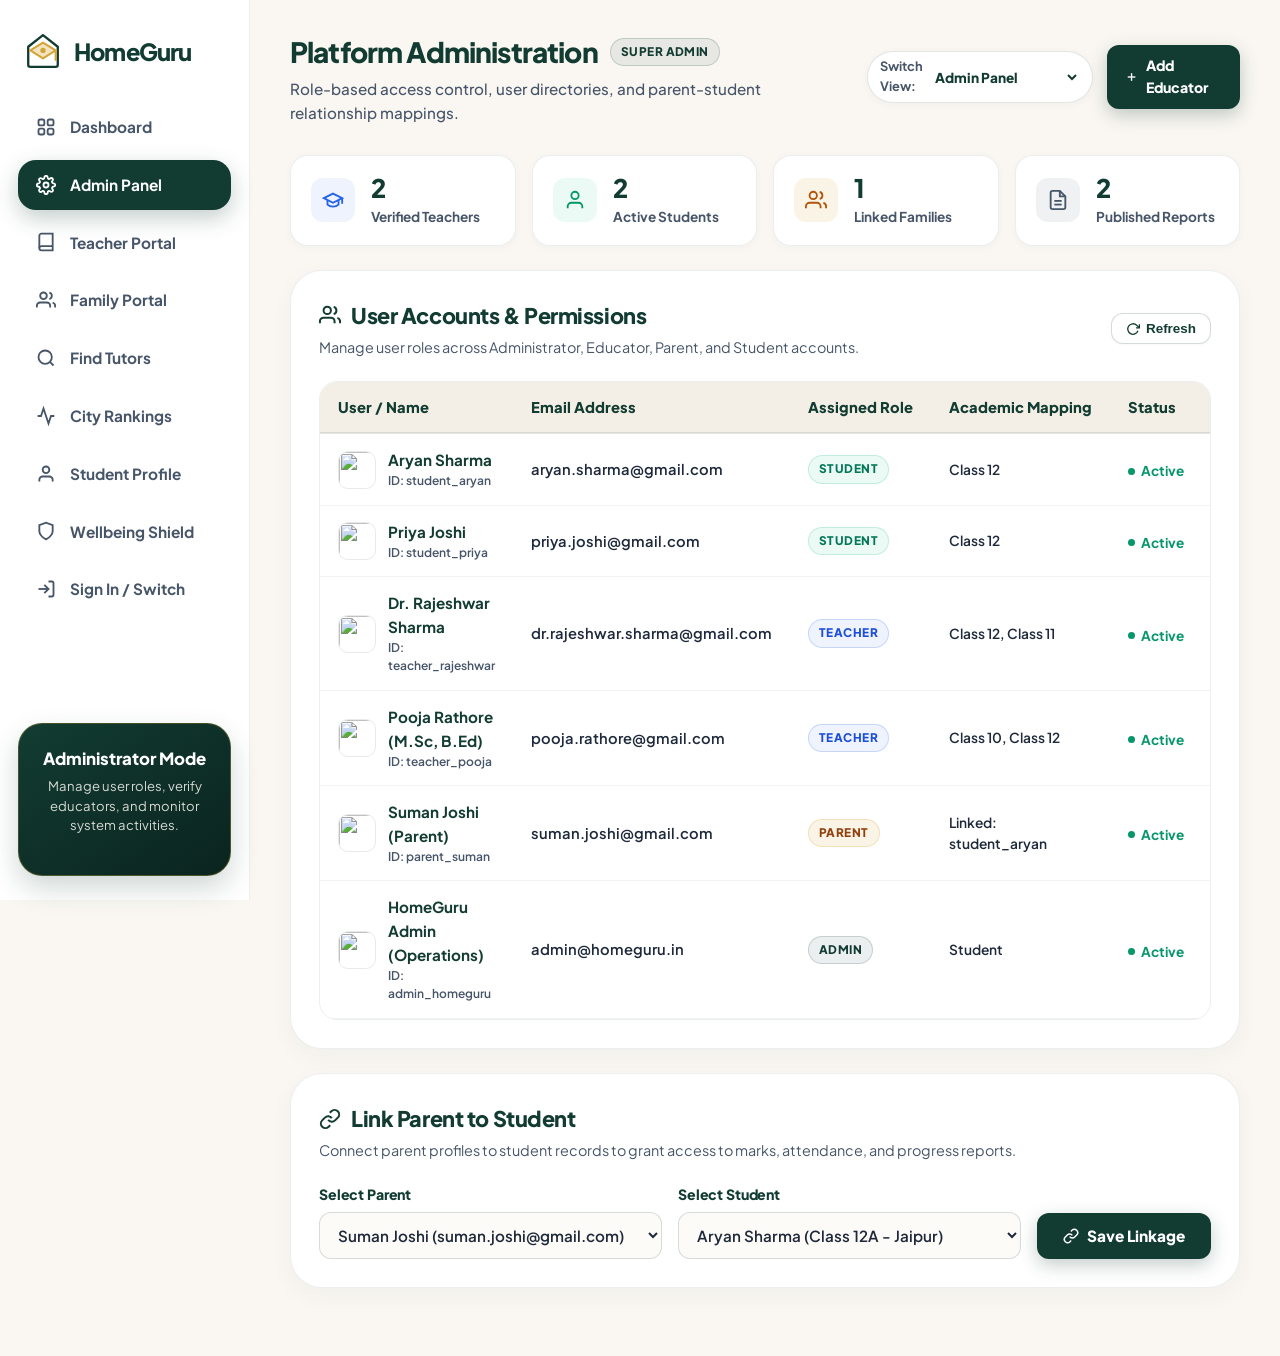
==== commit 27042b40: "Refactor UI for minimalism and high readability, remove all emojis, and replace with crisp SVG icons" ====
--- a/admin-panel.html
+++ b/admin-panel.html
@@ -3,11 +3,18 @@
 <head>
   <meta charset="UTF-8">
   <meta name="viewport" content="width=device-width, initial-scale=1.0">
-  <title>Admin Panel &bull; Role-Based Access Control | HomeGuru</title>
+  <title>Admin Panel | HomeGuru Platform Management</title>
   <link rel="stylesheet" href="dashboard.css">
   <link rel="preconnect" href="https://fonts.googleapis.com">
   <link rel="preconnect" href="https://fonts.gstatic.com" crossorigin>
   <link href="https://fonts.googleapis.com/css2?family=Plus+Jakarta+Sans:wght@400;500;600;700;800&family=Inter:wght@400;500;600;700&display=swap" rel="stylesheet">
+  <style>
+    .admin-stat-icon {
+      width: 22px;
+      height: 22px;
+      stroke-width: 2;
+    }
+  </style>
 </head>
 <body>
 
@@ -42,7 +49,8 @@
         <!-- Admin Panel (Active) -->
         <a href="admin-panel.html" class="nav-item active">
           <svg viewBox="0 0 24 24" fill="none" stroke="currentColor" stroke-width="2.2">
-            <path d="M12 2v20M17 5H9.5a3.5 3.5 0 0 0 0 7h5a3.5 3.5 0 0 1 0 7H6"></path>
+            <circle cx="12" cy="12" r="3"></circle>
+            <path d="M19.4 15a1.65 1.65 0 0 0 .33 1.82l.06.06a2 2 0 0 1 0 2.83 2 2 0 0 1-2.83 0l-.06-.06a1.65 1.65 0 0 0-1.82-.33 1.65 1.65 0 0 0-1 1.51V21a2 2 0 0 1-2 2 2 2 0 0 1-2-2v-.09A1.65 1.65 0 0 0 9 19.4a1.65 1.65 0 0 0-1.82.33l-.06.06a2 2 0 0 1-2.83 0 2 2 0 0 1 0-2.83l.06-.06a1.65 1.65 0 0 0 .33-1.82 1.65 1.65 0 0 0-1.51-1H3a2 2 0 0 1-2-2 2 2 0 0 1 2-2h.09A1.65 1.65 0 0 0 4.6 9a1.65 1.65 0 0 0-.33-1.82l-.06-.06a2 2 0 0 1 0-2.83 2 2 0 0 1 2.83 0l.06.06a1.65 1.65 0 0 0 1.82.33H9a1.65 1.65 0 0 0 1-1.51V3a2 2 0 0 1 2-2 2 2 0 0 1 2 2v.09a1.65 1.65 0 0 0 1 1.51 1.65 1.65 0 0 0 1.82-.33l.06-.06a2 2 0 0 1 2.83 0 2 2 0 0 1 0 2.83l-.06.06a1.65 1.65 0 0 0-.33 1.82V9a1.65 1.65 0 0 0 1.51 1H21a2 2 0 0 1 2 2 2 2 0 0 1-2 2h-.09a1.65 1.65 0 0 0-1.51 1z"></path>
           </svg>
           <span>Admin Panel</span>
         </a>
@@ -56,7 +64,7 @@
         </a>
 
         <a href="parent-portal.html" class="nav-item">
-          <svg viewBox="0 0 24 24" fill="none" stroke="currentColor">
+          <svg viewBox="0 0 24 24" fill="none" stroke="currentColor" stroke-width="2.2">
             <path d="M17 21v-2a4 4 0 0 0-4-4H5a4 4 0 0 0-4 4v2"></path>
             <circle cx="9" cy="7" r="4"></circle>
             <path d="M23 21v-2a4 4 0 0 0-3-3.87"></path>
@@ -107,8 +115,8 @@
 
       <!-- Sidebar Promo Card -->
       <div class="sidebar-promo-card">
-        <h4 class="promo-title">Super Admin Mode</h4>
-        <p class="promo-sub">Full access across teachers, students, parents, and examination registries.</p>
+        <h4 class="promo-title">Administrator Mode</h4>
+        <p class="promo-sub">Manage user roles, verify educators, and monitor system activities.</p>
       </div>
     </aside>
 
@@ -118,17 +126,21 @@
       <!-- Top Header -->
       <header class="app-header">
         <div class="header-greeting">
-          <h1 style="display:flex; align-items:center; gap:10px;">
-            <span>HomeGuru Administration &amp; RBAC Control</span>
+          <div style="display:flex; align-items:center; gap:12px; margin-bottom:4px;">
+            <h1 style="font-size:1.75rem; font-weight:800; color:var(--green-primary); letter-spacing:-0.03em;">
+              Platform Administration
+            </h1>
             <span class="badge-role-pill badge-role-admin">Super Admin</span>
-          </h1>
-          <p>Manage user roles, verify educators, link parent-student accounts, and audit all uploaded reports.</p>
+          </div>
+          <p style="color:var(--text-muted); font-size:0.95rem; font-weight:500;">
+            Role-based access control, user directories, and parent-student relationship mappings.
+          </p>
         </div>
 
         <div class="header-actions">
           <!-- Role Switcher -->
           <div class="role-switcher-wrap">
-            <span style="font-size:0.8rem; font-weight:800; color:var(--text-muted);">Switch View:</span>
+            <span style="font-size:0.8rem; font-weight:700; color:var(--text-muted);">Switch View:</span>
             <select class="role-switcher-select" onchange="window.location.href=this.value">
               <option value="admin-panel.html" selected>Admin Panel</option>
               <option value="teacher-portal.html">Teacher Portal</option>
@@ -137,37 +149,68 @@
             </select>
           </div>
 
-          <a href="teacher-setup.html" class="header-tutor-btn">
-            <span>➕ Add New Educator</span>
+          <a href="teacher-setup.html" class="btn-portal-primary" style="padding:10px 18px; font-size:0.88rem; text-decoration:none;">
+            <svg width="16" height="16" viewBox="0 0 24 24" fill="none" stroke="currentColor" stroke-width="2.5">
+              <line x1="12" y1="5" x2="12" y2="19"></line>
+              <line x1="5" y1="12" x2="19" y2="12"></line>
+            </svg>
+            <span>Add Educator</span>
           </a>
         </div>
       </header>
 
-      <!-- Overview Stats -->
+      <!-- 1. Overview Stat Cards -->
       <section class="portal-stats-grid">
         <div class="portal-stat-card">
-          <div class="portal-stat-icon-wrap" style="background:rgba(37,99,235,0.12); color:#2563EB;">👨‍🏫</div>
+          <div class="portal-stat-icon-wrap" style="background:rgba(37,99,235,0.08); color:#2563EB;">
+            <svg class="admin-stat-icon" viewBox="0 0 24 24" fill="none" stroke="currentColor">
+              <path d="M22 10v6M2 10l10-5 10 5-10 5z"></path>
+              <path d="M6 12v5c3 3 9 3 12 0v-5"></path>
+            </svg>
+          </div>
           <div class="portal-stat-info">
             <h3 id="admCountTeachers">2</h3>
             <p>Verified Teachers</p>
           </div>
         </div>
+
         <div class="portal-stat-card">
-          <div class="portal-stat-icon-wrap" style="background:rgba(16,185,129,0.12); color:#059669;">🎓</div>
+          <div class="portal-stat-icon-wrap" style="background:rgba(16,185,129,0.08); color:#059669;">
+            <svg class="admin-stat-icon" viewBox="0 0 24 24" fill="none" stroke="currentColor">
+              <path d="M20 21v-2a4 4 0 0 0-4-4H8a4 4 0 0 0-4 4v2"></path>
+              <circle cx="12" cy="7" r="4"></circle>
+            </svg>
+          </div>
           <div class="portal-stat-info">
             <h3 id="admCountStudents">2</h3>
             <p>Active Students</p>
           </div>
         </div>
+
         <div class="portal-stat-card">
-          <div class="portal-stat-icon-wrap" style="background:rgba(212,164,55,0.18); color:#B45309;">👨‍👩‍👦</div>
+          <div class="portal-stat-icon-wrap" style="background:rgba(212,164,55,0.12); color:#B45309;">
+            <svg class="admin-stat-icon" viewBox="0 0 24 24" fill="none" stroke="currentColor">
+              <path d="M17 21v-2a4 4 0 0 0-4-4H5a4 4 0 0 0-4 4v2"></path>
+              <circle cx="9" cy="7" r="4"></circle>
+              <path d="M23 21v-2a4 4 0 0 0-3-3.87"></path>
+              <path d="M16 3.13a4 4 0 0 1 0 7.75"></path>
+            </svg>
+          </div>
           <div class="portal-stat-info">
             <h3 id="admCountParents">1</h3>
             <p>Linked Families</p>
           </div>
         </div>
+
         <div class="portal-stat-card">
-          <div class="portal-stat-icon-wrap" style="background:rgba(239,68,68,0.12); color:#DC2626;">📄</div>
+          <div class="portal-stat-icon-wrap" style="background:rgba(100,116,139,0.1); color:#475569;">
+            <svg class="admin-stat-icon" viewBox="0 0 24 24" fill="none" stroke="currentColor">
+              <path d="M14 2H6a2 2 0 0 0-2 2v16a2 2 0 0 0 2 2h12a2 2 0 0 0 2-2V8z"></path>
+              <polyline points="14 2 14 8 20 8"></polyline>
+              <line x1="16" y1="13" x2="8" y2="13"></line>
+              <line x1="16" y1="17" x2="8" y2="17"></line>
+            </svg>
+          </div>
           <div class="portal-stat-info">
             <h3 id="admCountReports">2</h3>
             <p>Published Reports</p>
@@ -175,14 +218,28 @@
         </div>
       </section>
 
-      <!-- User & Role Management Table -->
+      <!-- 2. User & Role Management Table -->
       <section class="portal-panel-card">
         <div class="portal-panel-header">
           <div>
-            <h2 class="portal-panel-title">👥 User Accounts &amp; Role Assignments</h2>
-            <p class="portal-panel-subtitle">Manage platform permissions across Admin, Teacher, Parent, and Student accounts.</p>
-          </div>
-          <button class="btn-download-pill" onclick="loadAdminUsers()">🔄 Refresh Accounts</button>
+            <h2 class="portal-panel-title">
+              <svg width="22" height="22" viewBox="0 0 24 24" fill="none" stroke="currentColor" stroke-width="2.2" style="color:var(--green-primary);">
+                <path d="M17 21v-2a4 4 0 0 0-4-4H5a4 4 0 0 0-4 4v2"></path>
+                <circle cx="9" cy="7" r="4"></circle>
+                <path d="M23 21v-2a4 4 0 0 0-3-3.87"></path>
+                <path d="M16 3.13a4 4 0 0 1 0 7.75"></path>
+              </svg>
+              <span>User Accounts &amp; Permissions</span>
+            </h2>
+            <p class="portal-panel-subtitle">Manage user roles across Administrator, Educator, Parent, and Student accounts.</p>
+          </div>
+          <button class="btn-download-pill" onclick="loadAdminUsers()">
+            <svg width="14" height="14" viewBox="0 0 24 24" fill="none" stroke="currentColor" stroke-width="2.2">
+              <polyline points="23 4 23 10 17 10"></polyline>
+              <path d="M20.49 15a9 9 0 1 1-2.12-9.36L23 10"></path>
+            </svg>
+            <span>Refresh</span>
+          </button>
         </div>
 
         <div class="portal-table-wrap">
@@ -192,9 +249,9 @@
                 <th>User / Name</th>
                 <th>Email Address</th>
                 <th>Assigned Role</th>
-                <th>Linked Details</th>
+                <th>Academic Mapping</th>
                 <th>Status</th>
-                <th>Action</th>
+                <th style="text-align:right;">Action</th>
               </tr>
             </thead>
             <tbody id="adminUsersTableBody">
@@ -204,33 +261,43 @@
         </div>
       </section>
 
-      <!-- Parent-Student Account Linker Tool -->
+      <!-- 3. Parent-Student Account Linker Tool -->
       <section class="portal-panel-card">
         <div class="portal-panel-header">
           <div>
-            <h2 class="portal-panel-title">🔗 Link Parent Account to Student</h2>
-            <p class="portal-panel-subtitle">Grant parents real-time visibility into their child's marks, attendance, and educator reports.</p>
+            <h2 class="portal-panel-title">
+              <svg width="22" height="22" viewBox="0 0 24 24" fill="none" stroke="currentColor" stroke-width="2.2" style="color:var(--green-primary);">
+                <path d="M10 13a5 5 0 0 0 7.54.54l3-3a5 5 0 0 0-7.07-7.07l-1.72 1.71"></path>
+                <path d="M14 11a5 5 0 0 0-7.54-.54l-3 3a5 5 0 0 0 7.07 7.07l1.71-1.71"></path>
+              </svg>
+              <span>Link Parent to Student</span>
+            </h2>
+            <p class="portal-panel-subtitle">Connect parent profiles to student records to grant access to marks, attendance, and progress reports.</p>
           </div>
         </div>
 
         <form id="linkParentForm" onsubmit="handleLinkParentSubmit(event)" style="display:flex; gap:16px; flex-wrap:wrap; align-items:flex-end;">
-          <div class="form-group-custom" style="flex:1; min-width:220px;">
-            <label class="form-label-custom">Select Parent Account</label>
+          <div class="form-group-custom" style="flex:1; min-width:240px;">
+            <label class="form-label-custom">Select Parent</label>
             <select class="form-select-custom" id="linkParentSelect" required>
               <option value="parent_suman">Suman Joshi (suman.joshi@gmail.com)</option>
             </select>
           </div>
 
-          <div class="form-group-custom" style="flex:1; min-width:220px;">
-            <label class="form-label-custom">Select Student to Link</label>
+          <div class="form-group-custom" style="flex:1; min-width:240px;">
+            <label class="form-label-custom">Select Student</label>
             <select class="form-select-custom" id="linkStudentSelect" required>
               <option value="student_aryan">Aryan Sharma (Class 12A - Jaipur)</option>
               <option value="student_priya">Priya Joshi (Class 12B - Jaipur)</option>
             </select>
           </div>
 
-          <button type="submit" class="btn-portal-primary" style="height:48px;">
-            <span>🔗 Confirm Linkage</span>
+          <button type="submit" class="btn-portal-primary" style="height:46px;">
+            <svg width="16" height="16" viewBox="0 0 24 24" fill="none" stroke="currentColor" stroke-width="2.2">
+              <path d="M10 13a5 5 0 0 0 7.54.54l3-3a5 5 0 0 0-7.07-7.07l-1.72 1.71"></path>
+              <path d="M14 11a5 5 0 0 0-7.54-.54l-3 3a5 5 0 0 0 7.07 7.07l1.71-1.71"></path>
+            </svg>
+            <span>Save Linkage</span>
           </button>
         </form>
       </section>
@@ -265,29 +332,36 @@
       tbody.innerHTML = users.map(u => `
         <tr>
           <td>
-            <div style="display:flex; align-items:center; gap:10px;">
-              <img src="${u.avatarUrl || u.avatar || 'https://images.unsplash.com/photo-1534528741775-53994a69daeb?auto=format&fit=crop&w=120&q=80'}" style="width:36px; height:36px; border-radius:50%; object-fit:cover;">
+            <div style="display:flex; align-items:center; gap:12px;">
+              <img src="${u.avatarUrl || u.avatar || 'https://images.unsplash.com/photo-1534528741775-53994a69daeb?auto=format&fit=crop&w=120&q=80'}" style="width:38px; height:38px; border-radius:10px; object-fit:cover; border:1px solid rgba(18,60,50,0.1);">
               <div>
-                <strong>${u.displayName || u.name}</strong>
-                <div style="font-size:0.75rem; color:var(--text-muted);">${u.uid}</div>
+                <strong style="color:var(--green-primary); font-size:0.95rem;">${u.displayName || u.name}</strong>
+                <div style="font-size:0.75rem; color:var(--text-muted); font-weight:600;">ID: ${u.uid}</div>
               </div>
             </div>
           </td>
-          <td>${u.email}</td>
+          <td style="color:var(--text-body); font-weight:600;">${u.email}</td>
           <td>
             <span class="badge-role-pill badge-role-${u.role}">${u.role.toUpperCase()}</span>
           </td>
-          <td style="font-size:0.85rem; color:var(--text-body);">
+          <td style="font-size:0.86rem; color:var(--text-body); font-weight:600;">
             ${u.role === 'teacher' ? (u.assignedClasses || ['Class 12']).join(', ') : 
-              u.role === 'parent' ? 'Linked to: ' + (u.linkedStudentIds || []).join(', ') : 
+              u.role === 'parent' ? 'Linked: ' + (u.linkedStudentIds || []).join(', ') : 
               u.grade || 'Student'}
           </td>
           <td>
-            <span style="color:#059669; font-weight:800; font-size:0.85rem;">● Active</span>
+            <span style="color:#059669; font-weight:700; font-size:0.85rem; display:inline-flex; align-items:center; gap:6px;">
+              <span style="width:7px; height:7px; border-radius:50%; background:#059669;"></span>
+              Active
+            </span>
           </td>
-          <td>
-            <button class="btn-download-pill" onclick="changeRolePrompt('${u.uid}', '${u.role}')">
-              ⚙️ Modify Role
+          <td style="text-align:right;">
+            <button class="btn-download-pill" style="font-size:0.8rem; padding:6px 14px;" onclick="changeRolePrompt('${u.uid}', '${u.role}')">
+              <svg width="13" height="13" viewBox="0 0 24 24" fill="none" stroke="currentColor" stroke-width="2.2">
+                <path d="M12 20h9"></path>
+                <path d="M16.5 3.5a2.121 2.121 0 0 1 3 3L7 19l-4 1 1-4L16.5 3.5z"></path>
+              </svg>
+              <span>Edit Role</span>
             </button>
           </td>
         </tr>
@@ -295,12 +369,12 @@
     }
 
     function changeRolePrompt(uid, currentRole) {
-      const newRole = prompt(`Modify role for ${uid}:\nEnter: admin, teacher, parent, or student:`, currentRole);
+      const newRole = prompt(`Set permission role for user (${uid}):\nEnter: admin, teacher, parent, or student:`, currentRole);
       if (newRole && ['admin', 'teacher', 'parent', 'student'].includes(newRole.toLowerCase().trim())) {
         const users = window.HomeGuruFirebase.getLocalUsers();
         const updated = users.map(u => u.uid === uid ? { ...u, role: newRole.toLowerCase().trim() } : u);
         window.HomeGuruFirebase.saveLocalUsers(updated);
-        alert(`✅ User ${uid} updated to role: ${newRole}`);
+        alert(`User ${uid} updated to role: ${newRole}`);
         loadAdminUsers();
       }
     }
@@ -321,7 +395,7 @@
       });
 
       window.HomeGuruFirebase.saveLocalUsers(updated);
-      alert(`🎉 Parent successfully linked to student (${studentUid})!`);
+      alert(`Parent account linked to student (${studentUid}) successfully.`);
       loadAdminUsers();
     }
 
@@ -331,4 +405,3 @@
   </script>
 </body>
 </html>
-
--- a/dashboard.css
+++ b/dashboard.css
@@ -1930,10 +1930,10 @@
 
 .portal-stat-card {
   background: #FFFFFF;
-  border-radius: var(--radius-lg);
-  padding: 20px;
+  border-radius: var(--radius-md);
+  padding: 18px 20px;
   border: 1px solid rgba(18, 60, 50, 0.08);
-  box-shadow: var(--shadow-card);
+  box-shadow: 0 2px 8px rgba(18, 60, 50, 0.03);
   display: flex;
   align-items: center;
   gap: 16px;
@@ -1942,18 +1942,17 @@
 
 .portal-stat-card:hover {
   transform: translateY(-2px);
-  box-shadow: var(--shadow-elevated);
+  box-shadow: 0 8px 20px rgba(18, 60, 50, 0.06);
 }
 
 .portal-stat-icon-wrap {
-  width: 52px;
-  height: 52px;
-  border-radius: var(--radius-md);
+  width: 44px;
+  height: 44px;
+  border-radius: 12px;
   display: flex;
   align-items: center;
   justify-content: center;
   flex-shrink: 0;
-  font-size: 1.4rem;
 }
 
 .portal-stat-info h3 {
@@ -2199,16 +2198,33 @@
   gap: 5px;
   padding: 4px 10px;
   border-radius: 9999px;
-  font-size: 0.78rem;
-  font-weight: 800;
-  letter-spacing: 0.02em;
+  font-size: 0.74rem;
+  font-weight: 800;
+  letter-spacing: 0.04em;
   text-transform: uppercase;
-}
-
-.badge-role-teacher { background: rgba(37, 99, 235, 0.12); color: #1D4ED8; }
-.badge-role-parent { background: rgba(212, 164, 55, 0.2); color: #B45309; }
-.badge-role-student { background: rgba(16, 185, 129, 0.15); color: #047857; }
-.badge-role-admin { background: rgba(239, 68, 68, 0.15); color: #B91C1C; }
+  border: 1px solid transparent;
+}
+
+.badge-role-teacher { 
+  background: rgba(37, 99, 235, 0.08); 
+  color: #1D4ED8; 
+  border-color: rgba(37, 99, 235, 0.2); 
+}
+.badge-role-parent { 
+  background: rgba(212, 164, 55, 0.12); 
+  color: #92400E; 
+  border-color: rgba(212, 164, 55, 0.25); 
+}
+.badge-role-student { 
+  background: rgba(16, 185, 129, 0.08); 
+  color: #047857; 
+  border-color: rgba(16, 185, 129, 0.2); 
+}
+.badge-role-admin { 
+  background: rgba(18, 60, 50, 0.08); 
+  color: var(--green-primary); 
+  border-color: rgba(18, 60, 50, 0.18); 
+}
 
 .badge-grade-pill {
   display: inline-flex;
@@ -2279,14 +2295,15 @@
   display: inline-flex;
   align-items: center;
   gap: 6px;
-  padding: 9px 16px;
-  border-radius: 9999px;
-  background: #F3EEE4;
+  padding: 7px 14px;
+  border-radius: var(--radius-sm);
+  background: #FFFFFF;
   color: var(--green-primary);
-  font-size: 0.86rem;
-  font-weight: 800;
+  font-size: 0.84rem;
+  font-weight: 700;
   text-decoration: none;
-  border: 1px solid rgba(18, 60, 50, 0.15);
+  border: 1px solid rgba(18, 60, 50, 0.18);
+  box-shadow: 0 1px 3px rgba(18, 60, 50, 0.03);
   transition: all 160ms ease;
   white-space: nowrap;
 }
@@ -2294,7 +2311,9 @@
 .btn-download-pill:hover {
   background: var(--green-primary);
   color: #FFFFFF;
+  border-color: var(--green-primary);
   transform: translateY(-1px);
+  box-shadow: 0 4px 12px rgba(18, 60, 50, 0.12);
 }
 
 /* 9. Role Switcher Pill in Top Bar */
